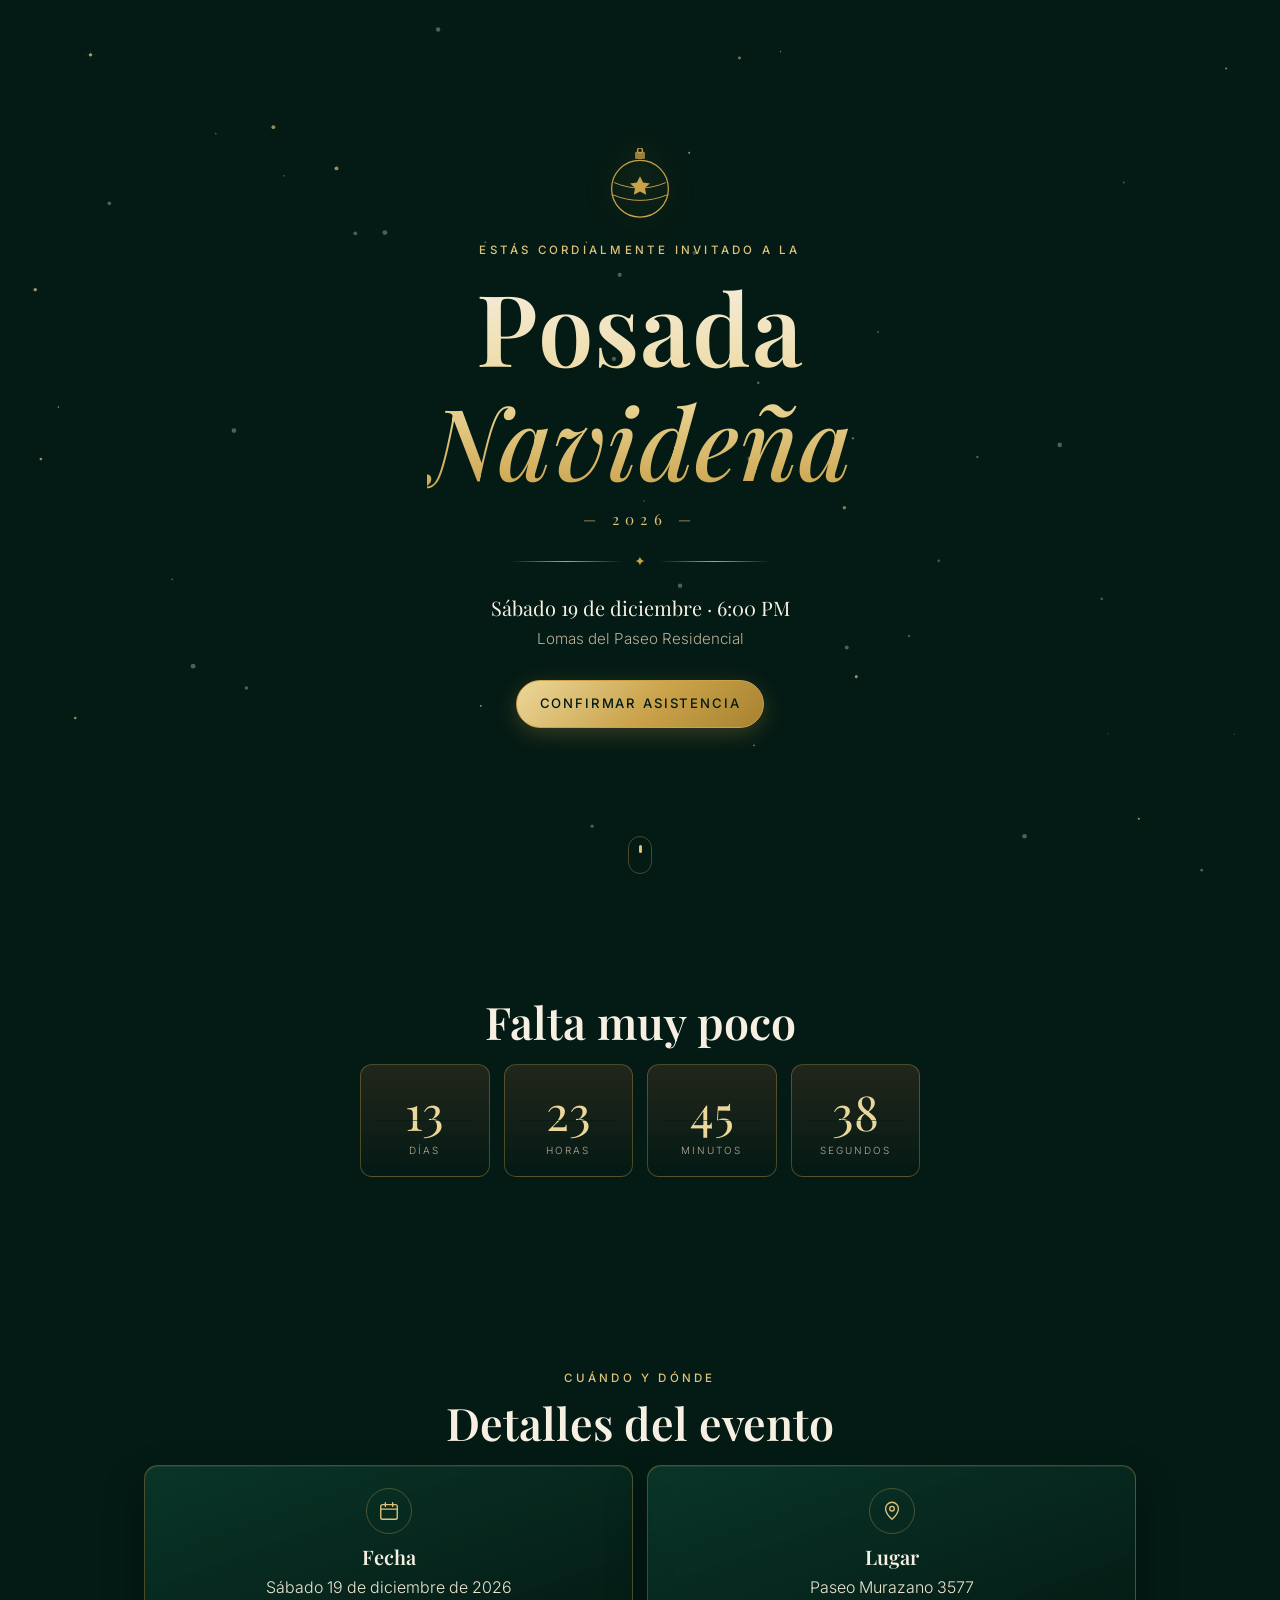
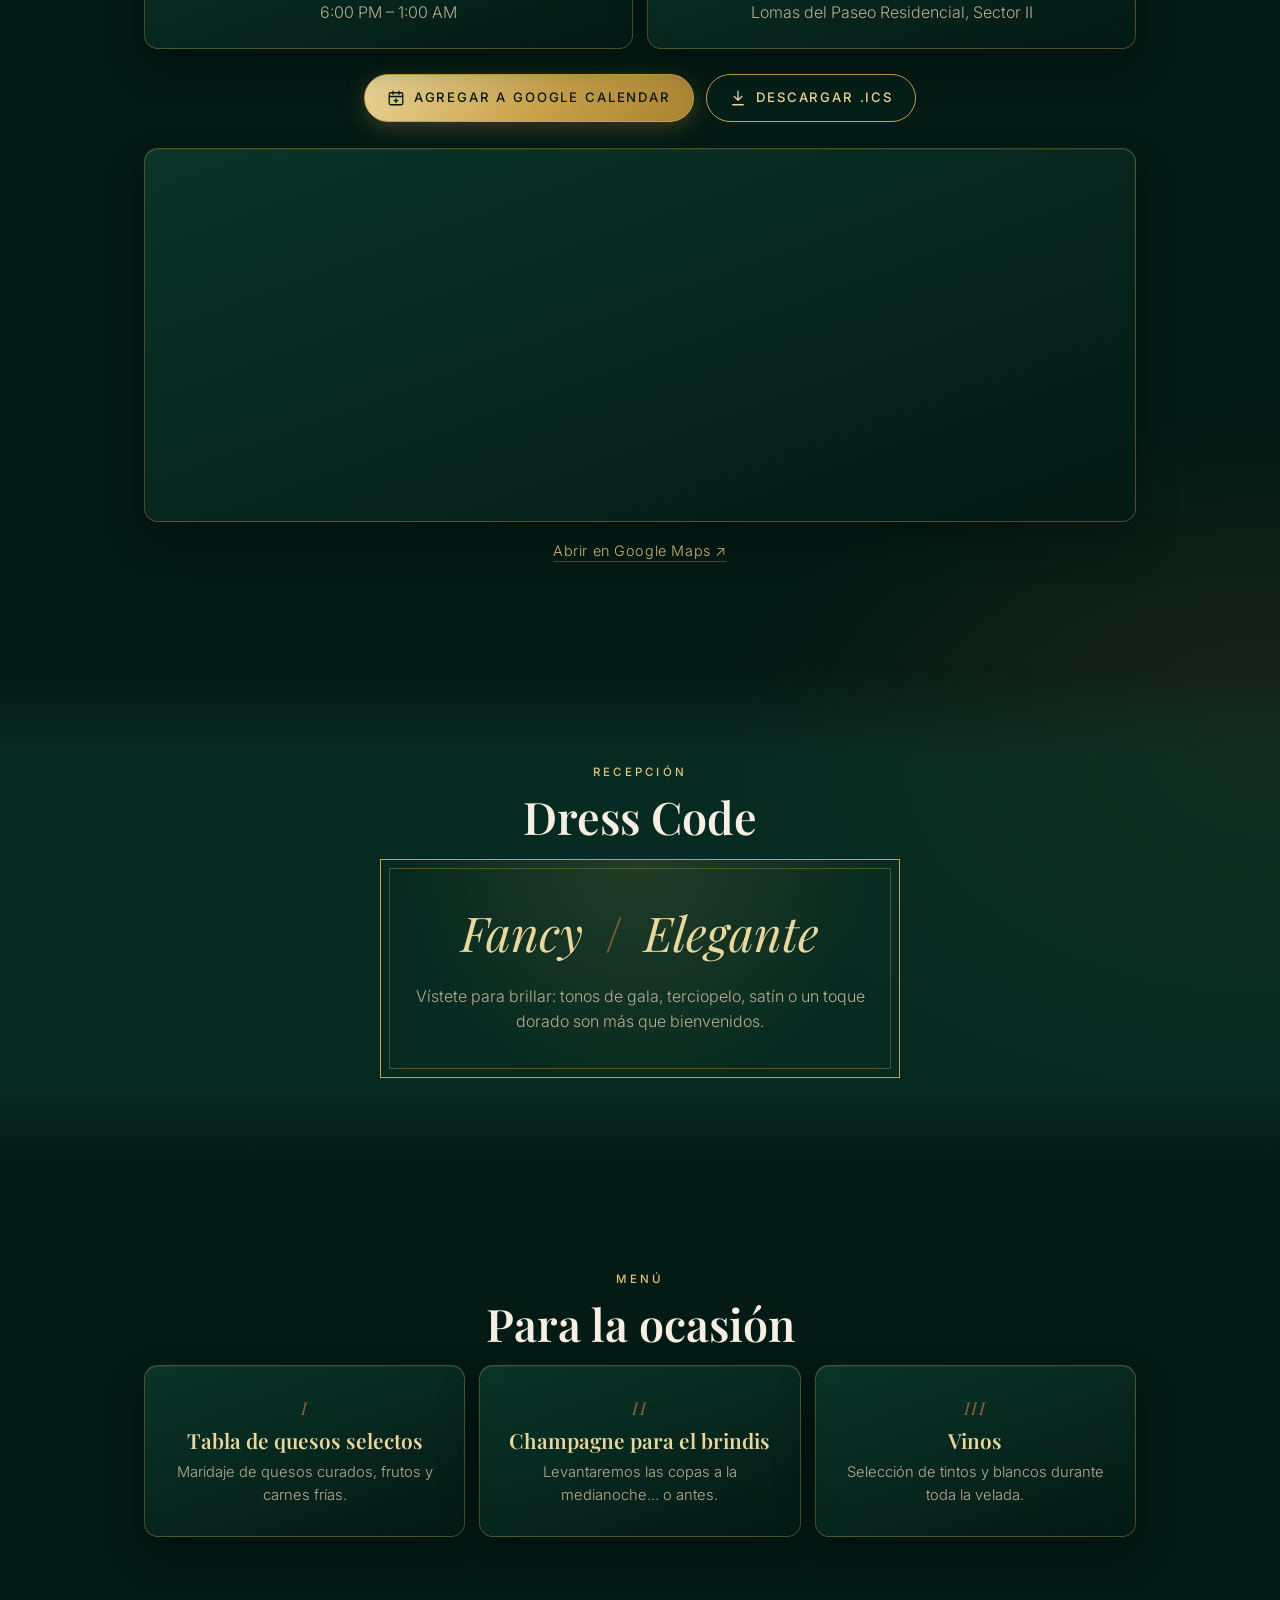
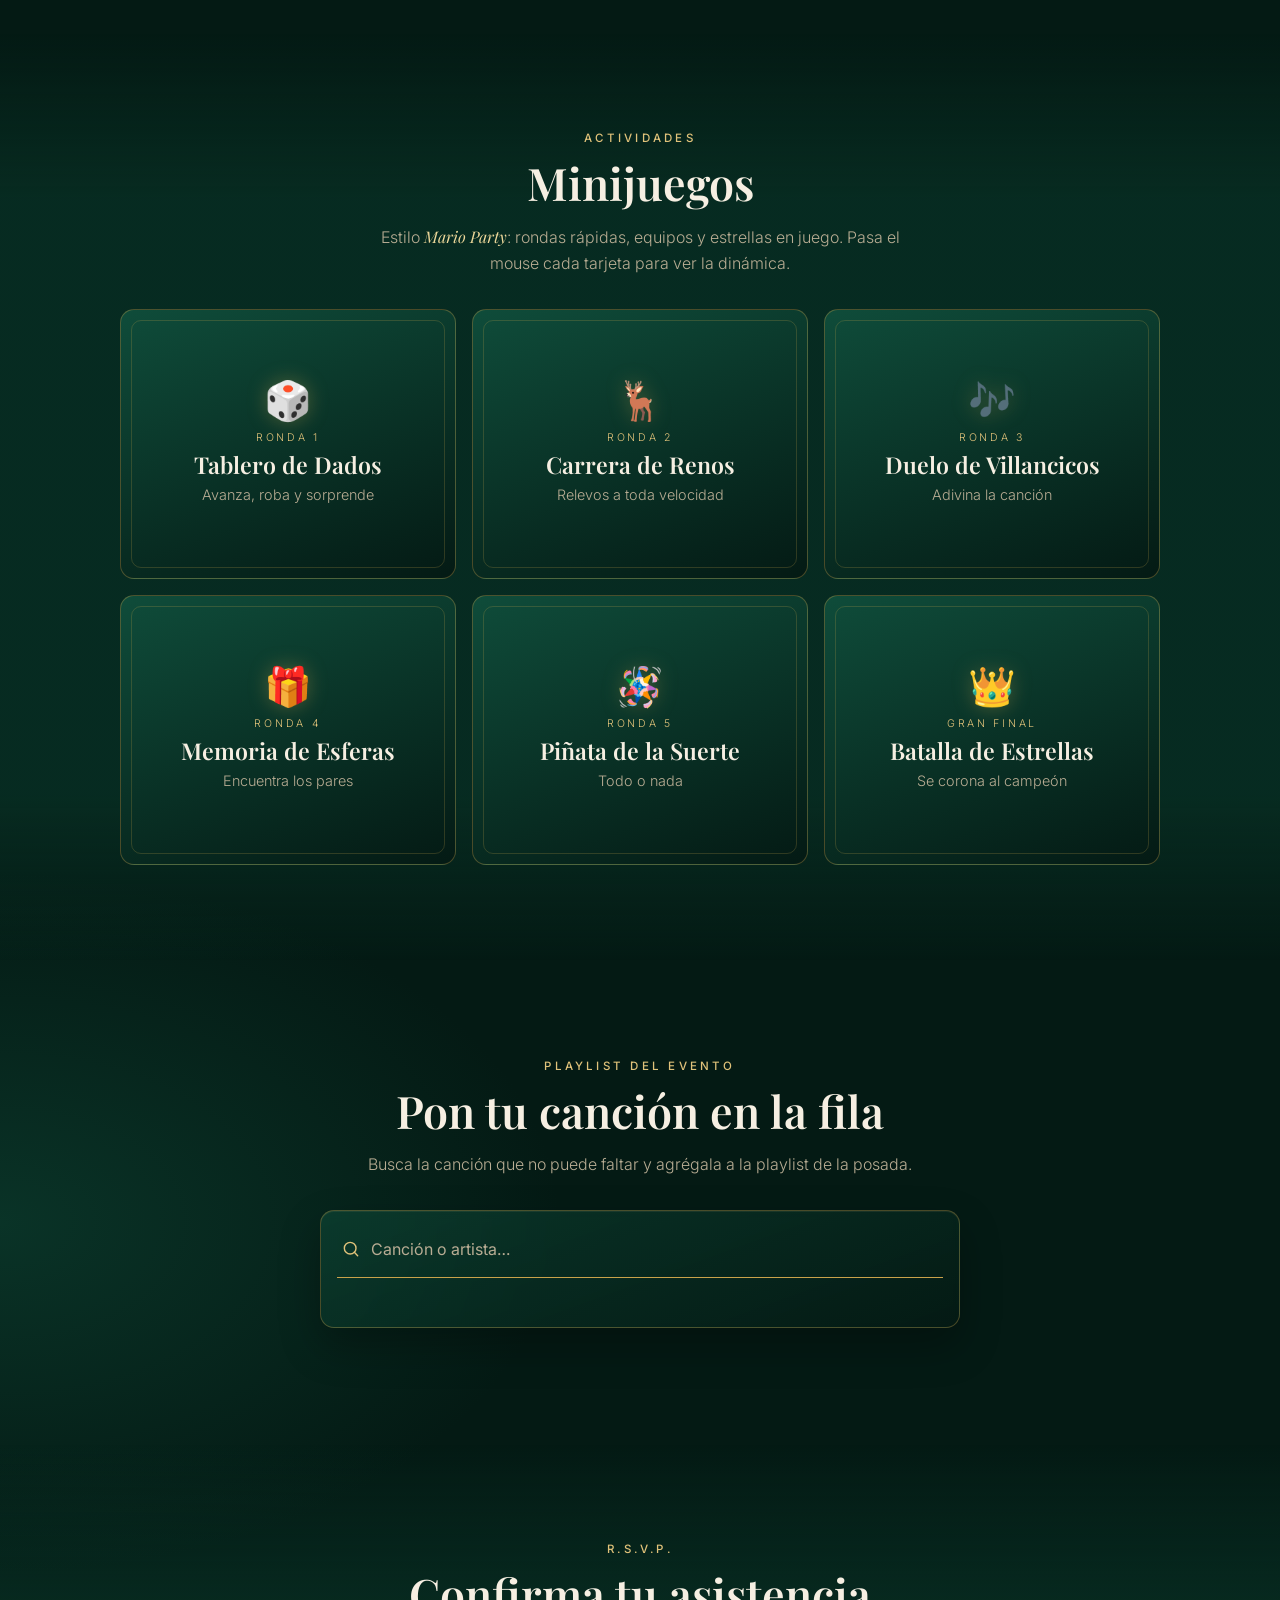
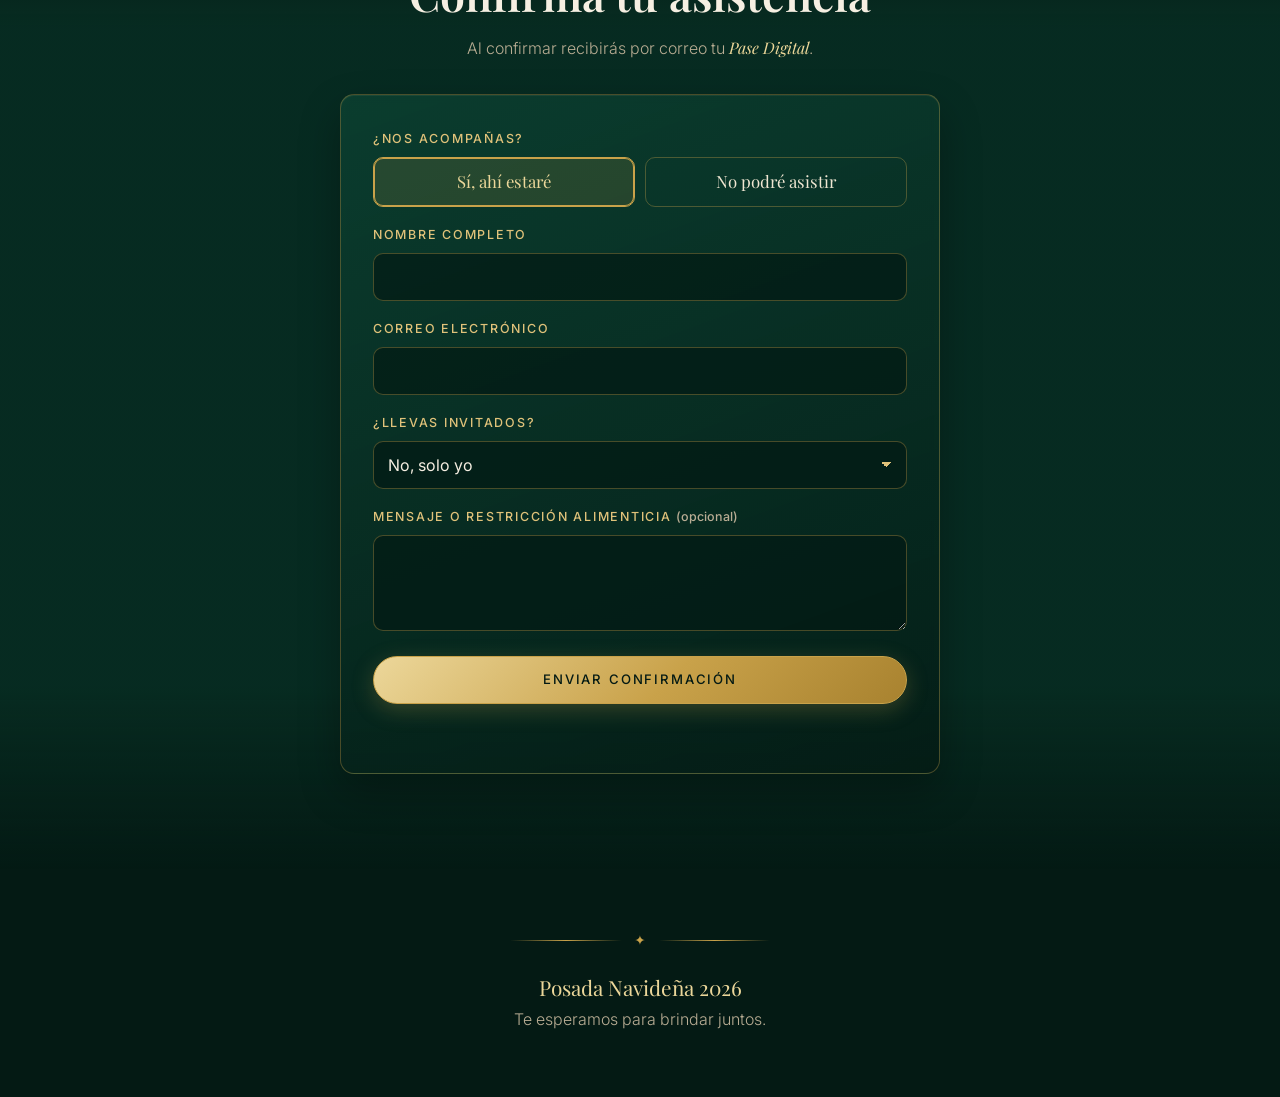
==== index.html @ aac8829d "creacion de pagina" ====
<!doctype html>
<html lang="es-MX">
<head>
  <meta charset="utf-8">
  <meta name="viewport" content="width=device-width, initial-scale=1, viewport-fit=cover">
  <meta name="robots" content="noindex, nofollow, noarchive">
  <meta name="googlebot" content="noindex, nofollow">
  <title>Posada Desarrollo 2026</title>
  <meta name="description" content="Invitación privada a la Posada Navideña 2026.">
  <meta name="theme-color" content="#06261d">
  <link rel="icon" href="data:image/svg+xml,%3Csvg xmlns='http://www.w3.org/2000/svg' viewBox='0 0 64 64'%3E%3Ccircle cx='32' cy='36' r='22' fill='%23c9a24a'/%3E%3Crect x='26' y='8' width='12' height='8' rx='2' fill='%238c6239'/%3E%3C/svg%3E">
  <link rel="preconnect" href="https://fonts.googleapis.com">
  <link rel="preconnect" href="https://fonts.gstatic.com" crossorigin>
  <link href="https://fonts.googleapis.com/css2?family=Inter:wght@300;400;500;600&family=Playfair+Display:ital,wght@0,500;0,600;0,700;1,500&display=swap" rel="stylesheet">
  <link rel="stylesheet" href="assets/css/styles.css">
</head>
<body>
  <canvas id="particulas" aria-hidden="true"></canvas>

  <!-- ============ PORTADA ============ -->
  <header class="hero" id="inicio">
    <div class="hero__inner">
      <svg class="ornament" viewBox="0 0 120 120" aria-hidden="true">
        <rect x="52" y="6" width="16" height="12" rx="2" fill="currentColor" opacity=".75"/>
        <circle cx="60" cy="4" r="4" fill="none" stroke="currentColor" stroke-width="2"/>
        <circle cx="60" cy="66" r="46" fill="none" stroke="currentColor" stroke-width="2"/>
        <path d="M18 56c28 12 56 12 84 0M16 76c29 12 59 12 88 0" fill="none" stroke="currentColor" stroke-width="1.5"/>
        <path d="M60 46l5 10 11 1.5-8 7.5 2 11-10-5.5-10 5.5 2-11-8-7.5 11-1.5z" fill="currentColor"/>
      </svg>
      <p class="eyebrow">Estás cordialmente invitado a la</p>
      <h1 class="hero__title">Posada<br><em>Navideña</em></h1>
      <p class="hero__year">— 2026 —</p>
      <div class="divider" aria-hidden="true"><span></span><i>✦</i><span></span></div>
      <p class="hero__date">Sábado 19 de diciembre · 6:00 PM</p>
      <p class="hero__place">Lomas del Paseo Residencial</p>
      <a class="btn btn--gold" href="#confirmar">Confirmar asistencia</a>
    </div>
    <a class="scroll-hint" href="#cuenta" aria-label="Ir a la cuenta regresiva"><span></span></a>
  </header>

  <main>
    <!-- ============ CUENTA REGRESIVA ============ -->
    <section class="section section--tight" id="cuenta" aria-labelledby="t-cuenta">
      <h2 class="section__title" id="t-cuenta">Falta muy poco</h2>
      <div class="countdown" id="countdown" role="timer" aria-live="off">
        <div class="countdown__unit"><span class="countdown__num" data-u="d">--</span><span class="countdown__lbl">Días</span></div>
        <div class="countdown__unit"><span class="countdown__num" data-u="h">--</span><span class="countdown__lbl">Horas</span></div>
        <div class="countdown__unit"><span class="countdown__num" data-u="m">--</span><span class="countdown__lbl">Minutos</span></div>
        <div class="countdown__unit"><span class="countdown__num" data-u="s">--</span><span class="countdown__lbl">Segundos</span></div>
      </div>
      <p class="countdown__msg" id="countdown-msg" hidden></p>
    </section>

    <!-- ============ DETALLES ============ -->
    <section class="section" id="detalles" aria-labelledby="t-detalles">
      <p class="eyebrow">Cuándo y dónde</p>
      <h2 class="section__title" id="t-detalles">Detalles del evento</h2>

      <div class="details">
        <article class="card detail">
          <span class="detail__icon" aria-hidden="true">
            <svg viewBox="0 0 24 24"><rect x="3" y="5" width="18" height="16" rx="2"/><path d="M3 10h18M8 3v4M16 3v4"/></svg>
          </span>
          <h3>Fecha</h3>
          <p>Sábado 19 de diciembre de 2026</p>
          <p class="muted">6:00 PM – 1:00 AM</p>
        </article>
        <article class="card detail">
          <span class="detail__icon" aria-hidden="true">
            <svg viewBox="0 0 24 24"><path d="M12 21s-7-6.2-7-11.5a7 7 0 0 1 14 0C19 14.8 12 21 12 21z"/><circle cx="12" cy="9.5" r="2.5"/></svg>
          </span>
          <h3>Lugar</h3>
          <p>Paseo Murazano 3577</p>
          <p class="muted">Lomas del Paseo Residencial, Sector II</p>
        </article>
      </div>

      <div class="actions">
        <a class="btn btn--gold" id="btn-gcal" href="#" target="_blank" rel="noopener">
          <svg viewBox="0 0 24 24" aria-hidden="true"><rect x="3" y="5" width="18" height="16" rx="2"/><path d="M3 10h18M8 3v4M16 3v4M12 13v5M9.5 15.5h5"/></svg>
          Agregar a Google Calendar
        </a>
        <a class="btn btn--outline" href="posada.ics" download="Posada-Navidena-2026.ics">
          <svg viewBox="0 0 24 24" aria-hidden="true"><path d="M12 3v12M7 10l5 5 5-5M5 21h14"/></svg>
          Descargar .ics
        </a>
      </div>

      <div class="map card">
        <!-- Si prefieres tu propio iframe de Google Maps, reemplaza este <iframe> completo. -->
        <iframe
          title="Mapa: Paseo Murazano 3577, Lomas del Paseo"
          src="https://www.google.com/maps?q=Paseo+Murazano+3577,+Lomas+del+Paseo,+Monterrey,+N.L.&output=embed"
          loading="lazy" referrerpolicy="no-referrer-when-downgrade" allowfullscreen></iframe>
      </div>
      <p class="center"><a class="link" href="https://maps.app.goo.gl/GyfLFKH36MazwqAb8" target="_blank" rel="noopener">Abrir en Google Maps ↗</a></p>
    </section>

    <!-- ============ RECEPCIÓN ============ -->
    <section class="section section--emerald" id="recepcion" aria-labelledby="t-recepcion">
      <p class="eyebrow">Recepción</p>
      <h2 class="section__title" id="t-recepcion">Dress Code</h2>
      <div class="dresscode">
        <div class="dresscode__frame">
          <p class="dresscode__main">Fancy <span>/</span> Elegante</p>
          <p class="muted">Vístete para brillar: tonos de gala, terciopelo, satín o un toque dorado son más que bienvenidos.</p>
        </div>
      </div>
    </section>

    <!-- ============ MENÚ ============ -->
    <section class="section" id="menu" aria-labelledby="t-menu">
      <p class="eyebrow">Menú</p>
      <h2 class="section__title" id="t-menu">Para la ocasión</h2>
      <div class="menu">
        <article class="card menu__item">
          <span class="menu__num">I</span>
          <h3>Tabla de quesos selectos</h3>
          <p class="muted">Maridaje de quesos curados, frutos y carnes frías.</p>
        </article>
        <article class="card menu__item">
          <span class="menu__num">II</span>
          <h3>Champagne para el brindis</h3>
          <p class="muted">Levantaremos las copas a la medianoche… o antes.</p>
        </article>
        <article class="card menu__item">
          <span class="menu__num">III</span>
          <h3>Vinos</h3>
          <p class="muted">Selección de tintos y blancos durante toda la velada.</p>
        </article>
      </div>
    </section>

    <!-- ============ ACTIVIDADES ============ -->
    <section class="section section--emerald" id="actividades" aria-labelledby="t-actividades">
      <p class="eyebrow">Actividades</p>
      <h2 class="section__title" id="t-actividades">Minijuegos</h2>
      <p class="section__lead">Estilo <em>Mario Party</em>: rondas rápidas, equipos y estrellas en juego.
        <span class="hint-hover">Pasa el mouse</span><span class="hint-tap">Toca</span> cada tarjeta para ver la dinámica.</p>
      <!-- Las tarjetas se generan desde assets/js/actividades.js -->
      <div class="flips" id="flips"></div>
    </section>

    <!-- ============ MÚSICA ============ -->
    <section class="section" id="musica" aria-labelledby="t-musica">
      <p class="eyebrow">Playlist del evento</p>
      <h2 class="section__title" id="t-musica">Pon tu canción en la fila</h2>
      <p class="section__lead">Busca la canción que no puede faltar y agrégala a la playlist de la posada.</p>

      <form class="songs card" id="song-form" autocomplete="off" role="search">
        <label class="sr-only" for="song-q">Buscar canción o artista</label>
        <div class="songs__bar">
          <svg viewBox="0 0 24 24" aria-hidden="true"><circle cx="11" cy="11" r="7"/><path d="M20 20l-4-4"/></svg>
          <input id="song-q" name="q" type="search" placeholder="Canción o artista…" maxlength="100" enterkeyhint="search">
        </div>
        <!-- Honeypot: los humanos no lo ven -->
        <div class="hp" aria-hidden="true">
          <label for="song-web">No llenar</label>
          <input id="song-web" name="website" type="text" tabindex="-1" autocomplete="off">
        </div>
        <p class="songs__status" id="song-status" role="status" aria-live="polite"></p>
        <ul class="songs__list" id="song-results"></ul>
      </form>
      <p class="center"><a class="link" id="playlist-link" href="#" target="_blank" rel="noopener" hidden>Escuchar la playlist en Spotify ↗</a></p>
    </section>

    <!-- ============ RSVP ============ -->
    <section class="section section--emerald" id="confirmar" aria-labelledby="t-rsvp">
      <p class="eyebrow">R.S.V.P.</p>
      <h2 class="section__title" id="t-rsvp">Confirma tu asistencia</h2>
      <p class="section__lead">Al confirmar recibirás por correo tu <em>Pase Digital</em>.</p>

      <form class="rsvp card" id="rsvp-form" novalidate>
        <fieldset class="field">
          <legend>¿Nos acompañas?</legend>
          <div class="choice">
            <label><input type="radio" name="asistencia" value="si" required checked><span>Sí, ahí estaré</span></label>
            <label><input type="radio" name="asistencia" value="no"><span>No podré asistir</span></label>
          </div>
        </fieldset>

        <div class="field">
          <label for="f-nombre">Nombre completo</label>
          <input id="f-nombre" name="nombre" type="text" autocomplete="name" required maxlength="80">
        </div>

        <div class="field">
          <label for="f-correo">Correo electrónico</label>
          <input id="f-correo" name="correo" type="email" autocomplete="email" inputmode="email" required maxlength="120">
        </div>

        <div class="field" data-only-si>
          <label for="f-invitados">¿Llevas invitados?</label>
          <select id="f-invitados" name="invitados">
            <option value="0">No, solo yo</option>
            <option value="1">Sí, 1 invitado</option>
            <option value="2">Sí, 2 invitados</option>
            <option value="3">Sí, 3 invitados</option>
            <option value="4">Sí, 4 invitados</option>
          </select>
        </div>

        <div class="field" id="guest-names" data-only-si hidden></div>

        <div class="field">
          <label for="f-mensaje">Mensaje o restricción alimenticia <span class="muted">(opcional)</span></label>
          <textarea id="f-mensaje" name="mensaje" rows="3" maxlength="500"></textarea>
        </div>

        <!-- Honeypot -->
        <div class="hp" aria-hidden="true">
          <label for="f-web">No llenar</label>
          <input id="f-web" name="website" type="text" tabindex="-1" autocomplete="off">
        </div>

        <button class="btn btn--gold btn--block" type="submit" id="rsvp-btn">Enviar confirmación</button>
        <p class="form-msg" id="rsvp-msg" role="status" aria-live="polite"></p>
      </form>
    </section>
  </main>

  <footer class="footer">
    <div class="divider" aria-hidden="true"><span></span><i>✦</i><span></span></div>
    <p class="footer__title">Posada Navideña 2026</p>
    <p class="muted">Te esperamos para brindar juntos.</p>
  </footer>

  <script src="assets/js/actividades.js"></script>
  <script src="assets/js/main.js"></script>
</body>
</html>
---- assets/css/styles.css ----
/* =========================================================
   Posada Navideña 2026 — estilos (mobile-first)
   Paleta: esmeralda profundo · dorado · café/bronce
   ========================================================= */
:root {
  --emerald-950: #041a14;
  --emerald-900: #06261d;
  --emerald-800: #0a3a2c;
  --emerald-700: #0f4c3a;
  --gold-300: #ecd79a;
  --gold-400: #e0c27a;
  --gold-500: #c9a24a;
  --gold-600: #a8822f;
  --bronze-500: #8c6239;
  --bronze-700: #5a3e2b;
  --cream: #f6efe2;
  --text: #efe6d2;
  --muted: #b9ad94;
  --line: rgba(201, 162, 74, .35);

  --serif: "Playfair Display", "Didot", Georgia, "Times New Roman", serif;
  --sans: "Inter", system-ui, -apple-system, "Segoe UI", Roboto, sans-serif;

  --radius: 14px;
  --gutter: 16px;
  --maxw: 1040px;
}

*, *::before, *::after { box-sizing: border-box; }
html { scroll-behavior: smooth; -webkit-text-size-adjust: 100%; }
body {
  margin: 0;
  font-family: var(--sans);
  font-weight: 300;
  font-size: 1rem;
  line-height: 1.6;
  color: var(--text);
  background-color: var(--emerald-950);
  background-image:
    radial-gradient(1200px 600px at 50% -10%, rgba(15, 76, 58, .9), transparent 70%),
    radial-gradient(800px 500px at 100% 40%, rgba(90, 62, 43, .28), transparent 70%),
    radial-gradient(800px 500px at 0% 75%, rgba(15, 76, 58, .5), transparent 70%);
  background-attachment: scroll;
  overflow-x: hidden;
}
@supports (overflow: clip) { body { overflow-x: clip; } }
img, svg, iframe { max-width: 100%; }
a { color: var(--gold-400); }
h1, h2, h3 { font-family: var(--serif); font-weight: 600; line-height: 1.15; margin: 0; color: var(--cream); }
p { margin: 0 0 .5rem; }
.muted { color: var(--muted); }
.center { text-align: center; }
.sr-only { position: absolute; width: 1px; height: 1px; padding: 0; margin: -1px; overflow: hidden; clip: rect(0 0 0 0); white-space: nowrap; border: 0; }
.hp { position: absolute !important; left: -9999px !important; width: 1px; height: 1px; overflow: hidden; }

#particulas {
  position: fixed; inset: 0; width: 100%; height: 100%;
  pointer-events: none; z-index: 0;
}
header, main, footer { position: relative; z-index: 1; }

/* ---------- Tipos ---------- */
.eyebrow {
  font-size: .72rem; letter-spacing: .28em; text-transform: uppercase;
  color: var(--gold-400); text-align: center; margin-bottom: .6rem; font-weight: 500;
}
.divider { display: flex; align-items: center; gap: .8rem; justify-content: center; margin: 1.2rem auto; max-width: 260px; color: var(--gold-500); }
.divider span { flex: 1; height: 1px; background: linear-gradient(90deg, transparent, var(--gold-500), transparent); }
.divider i { font-style: normal; font-size: .85rem; }

/* ---------- Botones ---------- */
.btn {
  display: inline-flex; align-items: center; justify-content: center; gap: .55rem;
  min-height: 48px; padding: .75rem 1.4rem;
  border-radius: 999px; border: 1px solid var(--gold-500);
  font: 500 .82rem/1.2 var(--sans); letter-spacing: .14em; text-transform: uppercase;
  text-decoration: none; cursor: pointer;
  transition: transform .25s ease, box-shadow .25s ease, background-color .25s ease, color .25s ease;
}
.btn svg { width: 18px; height: 18px; fill: none; stroke: currentColor; stroke-width: 1.7; stroke-linecap: round; stroke-linejoin: round; flex: none; }
.btn--gold {
  color: var(--emerald-950);
  background: linear-gradient(135deg, var(--gold-300), var(--gold-500) 55%, var(--gold-600));
  box-shadow: 0 6px 22px rgba(201, 162, 74, .25);
}
.btn--gold:hover { transform: translateY(-2px); box-shadow: 0 10px 28px rgba(201, 162, 74, .38); }
.btn--outline { color: var(--gold-300); background: rgba(6, 38, 29, .55); }
.btn--outline:hover { background: var(--gold-500); color: var(--emerald-950); transform: translateY(-2px); }
.btn--block { width: 100%; }
.btn[disabled] { opacity: .6; cursor: wait; transform: none; }
.btn:focus-visible, .link:focus-visible, input:focus-visible, select:focus-visible, textarea:focus-visible, .flip:focus-visible {
  outline: 2px solid var(--gold-300); outline-offset: 3px;
}
.link { color: var(--gold-400); text-decoration: none; border-bottom: 1px solid var(--line); padding-bottom: 2px; font-size: .9rem; letter-spacing: .04em; }
.link:hover { color: var(--gold-300); border-color: var(--gold-300); }

/* ---------- Hero ---------- */
.hero {
  min-height: 100vh; min-height: 100svh;
  display: grid; place-items: center; text-align: center;
  padding: 72px var(--gutter) 96px;
}
.hero__inner { max-width: 640px; }
.ornament { width: 74px; height: 74px; color: var(--gold-500); margin: 0 auto 1.2rem; display: block; filter: drop-shadow(0 0 14px rgba(201, 162, 74, .35)); }
.hero__title {
  font-size: clamp(3rem, 14vw, 6.2rem); font-weight: 600; letter-spacing: .01em;
  background: linear-gradient(180deg, var(--cream) 0%, var(--gold-300) 55%, var(--gold-500) 100%);
  -webkit-background-clip: text; background-clip: text; color: transparent;
}
.hero__title em { font-style: italic; font-weight: 500; }
.hero__year { font-family: var(--serif); color: var(--gold-400); letter-spacing: .4em; margin-top: .6rem; font-size: .95rem; }
.hero__date { font-family: var(--serif); font-size: 1.25rem; color: var(--cream); margin-bottom: .2rem; }
.hero__place { color: var(--muted); margin-bottom: 1.8rem; font-size: .95rem; }
.scroll-hint { position: absolute; bottom: 26px; left: 50%; transform: translateX(-50%); width: 24px; height: 38px; border: 1px solid var(--line); border-radius: 14px; }
.scroll-hint span { position: absolute; left: 50%; top: 8px; width: 3px; height: 8px; margin-left: -1.5px; border-radius: 2px; background: var(--gold-400); animation: scrollHint 2s ease-in-out infinite; }
@keyframes scrollHint { 0%, 100% { opacity: 0; transform: translateY(0); } 40% { opacity: 1; } 80% { opacity: 0; transform: translateY(12px); } }

/* ---------- Secciones ---------- */
.section { padding: 72px var(--gutter); max-width: var(--maxw); margin: 0 auto; }
.section--tight { padding-top: 40px; padding-bottom: 40px; }
.section--emerald {
  max-width: none;
  background: linear-gradient(180deg, rgba(10, 58, 44, .0), rgba(10, 58, 44, .55) 18%, rgba(10, 58, 44, .55) 82%, rgba(10, 58, 44, 0));
}
.section--emerald > * { max-width: var(--maxw); margin-left: auto; margin-right: auto; }
.section__title { text-align: center; font-size: clamp(1.9rem, 7vw, 2.8rem); margin-bottom: 1rem; }
.section__lead { text-align: center; color: var(--muted); max-width: 560px; margin: 0 auto 2rem; }
.section__lead em { color: var(--gold-300); font-style: italic; font-family: var(--serif); }

.card {
  background: linear-gradient(160deg, rgba(15, 76, 58, .55), rgba(4, 26, 20, .75));
  border: 1px solid var(--line);
  border-radius: var(--radius);
  box-shadow: 0 18px 40px rgba(0, 0, 0, .28), inset 0 1px 0 rgba(236, 215, 154, .08);
  -webkit-backdrop-filter: blur(4px); backdrop-filter: blur(4px);
}

/* ---------- Countdown ---------- */
.countdown { display: grid; grid-template-columns: repeat(4, 1fr); gap: 8px; max-width: 560px; margin: 0 auto; }
.countdown__unit {
  display: flex; flex-direction: column; align-items: center; justify-content: center;
  padding: 14px 4px 12px; border: 1px solid var(--line); border-radius: 12px;
  background: linear-gradient(180deg, rgba(90, 62, 43, .35), rgba(4, 26, 20, .6));
  position: relative;
}
.countdown__unit::after { content: ""; position: absolute; left: 12%; right: 12%; top: 50%; height: 1px; background: rgba(4, 26, 20, .55); }
.countdown__num { font-family: var(--serif); font-size: clamp(1.7rem, 9vw, 3rem); color: var(--gold-300); line-height: 1; font-variant-numeric: tabular-nums; }
.countdown__lbl { font-size: .62rem; letter-spacing: .2em; text-transform: uppercase; color: var(--muted); margin-top: 8px; }
.countdown__msg { text-align: center; font-family: var(--serif); font-size: 1.3rem; color: var(--gold-300); margin-top: 1rem; }

/* ---------- Detalles ---------- */
.details { display: grid; gap: 14px; margin-bottom: 1.6rem; }
.detail { padding: 22px 20px; text-align: center; }
.detail__icon { display: inline-grid; place-items: center; width: 46px; height: 46px; border-radius: 50%; border: 1px solid var(--line); margin-bottom: .7rem; }
.detail__icon svg { width: 22px; height: 22px; fill: none; stroke: var(--gold-400); stroke-width: 1.5; stroke-linecap: round; stroke-linejoin: round; }
.detail h3 { font-size: 1.25rem; margin-bottom: .4rem; }
.detail p { margin: 0; }
.actions { display: flex; flex-direction: column; gap: 12px; margin-bottom: 1.6rem; }
.map { overflow: hidden; padding: 6px; margin-bottom: 1rem; }
.map iframe { display: block; width: 100%; height: 300px; border: 0; border-radius: 10px; filter: grayscale(.25) contrast(1.05); }

/* ---------- Dress code ---------- */
.dresscode { display: flex; justify-content: center; }
.dresscode__frame {
  position: relative; text-align: center; max-width: 520px; width: 100%;
  padding: 34px 24px; border: 1px solid var(--gold-500);
  outline: 1px solid var(--line); outline-offset: -10px;
  background: radial-gradient(circle at 50% 0%, rgba(201, 162, 74, .14), transparent 70%);
}
.dresscode__main { font-family: var(--serif); font-size: clamp(2rem, 9vw, 3rem); color: var(--gold-300); font-style: italic; margin-bottom: .8rem; }
.dresscode__main span { color: var(--bronze-500); font-style: normal; padding: 0 .2em; }

/* ---------- Menú ---------- */
.menu { display: grid; gap: 14px; }
.menu__item { padding: 28px 22px; text-align: center; transition: transform .3s ease, border-color .3s ease; }
.menu__item:hover { transform: translateY(-4px); border-color: var(--gold-500); }
.menu__num { display: block; font-family: var(--serif); font-style: italic; color: var(--bronze-500); font-size: 1.1rem; margin-bottom: .4rem; letter-spacing: .1em; }
.menu__item h3 { font-size: 1.3rem; margin-bottom: .5rem; color: var(--gold-300); }
.menu__item p { margin: 0; font-size: .92rem; }

/* ---------- Tarjetas que se voltean ---------- */
.hint-tap { display: none; }
@media (hover: none) { .hint-hover { display: none; } .hint-tap { display: inline; } }
.flips { display: grid; gap: 16px; grid-template-columns: 1fr; }
.flip {
  perspective: 1000px; height: 270px; cursor: pointer;
  background: none; border: 0; padding: 0; text-align: inherit; color: inherit; font: inherit; width: 100%;
  border-radius: var(--radius);
}
.flip__inner { position: relative; width: 100%; height: 100%; transform-style: preserve-3d; transition: transform .7s cubic-bezier(.2, .7, .2, 1); }
.flip.is-flipped .flip__inner { transform: rotateY(180deg); }
@media (hover: hover) { .flip:hover .flip__inner { transform: rotateY(180deg); } }
.flip__face {
  position: absolute; inset: 0; border-radius: var(--radius);
  -webkit-backface-visibility: hidden; backface-visibility: hidden;
  display: flex; flex-direction: column; align-items: center; justify-content: center; text-align: center;
  padding: 22px; border: 1px solid var(--line); overflow: hidden;
}
.flip__front { background: linear-gradient(160deg, var(--emerald-700), var(--emerald-950)); }
.flip__front::before { content: ""; position: absolute; inset: 10px; border: 1px solid rgba(201, 162, 74, .22); border-radius: 10px; pointer-events: none; }
.flip__back { transform: rotateY(180deg); background: linear-gradient(160deg, var(--bronze-700), #2a1c12); justify-content: flex-start; }
.flip__icon { font-size: 2.4rem; line-height: 1; margin-bottom: .7rem; filter: drop-shadow(0 0 10px rgba(201, 162, 74, .35)); }
.flip__round { font-size: .66rem; letter-spacing: .26em; text-transform: uppercase; color: var(--gold-400); margin-bottom: .3rem; }
.flip__title { font-size: 1.45rem; color: var(--cream); margin-bottom: .3rem; }
.flip__tag { color: var(--muted); font-size: .9rem; margin: 0; }
.flip__back h3 { font-size: 1.15rem; color: var(--gold-300); margin-bottom: .5rem; }
.flip__desc { font-size: .88rem; margin-bottom: .6rem; }
.flip__meta { list-style: none; padding: 0; margin: auto 0 0; display: flex; flex-wrap: wrap; gap: 6px; justify-content: center; }
.flip__meta li { font-size: .7rem; letter-spacing: .08em; border: 1px solid rgba(236, 215, 154, .35); border-radius: 999px; padding: 3px 10px; color: var(--gold-300); }

/* ---------- Canciones ---------- */
.songs { padding: 16px; max-width: 640px; margin: 0 auto 1.2rem; position: relative; }
.songs__bar { display: flex; align-items: center; gap: 10px; border-bottom: 1px solid var(--gold-500); padding: 4px 4px 10px; }
.songs__bar svg { width: 20px; height: 20px; fill: none; stroke: var(--gold-400); stroke-width: 1.7; stroke-linecap: round; flex: none; }
.songs__bar input { flex: 1; min-width: 0; background: transparent; border: 0; color: var(--cream); font: 400 1rem var(--sans); padding: 8px 0; }
.songs__bar input::placeholder { color: var(--muted); }
.songs__bar input:focus { outline: none; }
.songs__bar input::-webkit-search-cancel-button { filter: sepia(1) saturate(3) hue-rotate(5deg); }
.songs__status { font-size: .85rem; color: var(--muted); margin: 10px 4px 0; min-height: 1.3em; }
.songs__status.ok { color: var(--gold-300); }
.songs__status.err { color: #f0a58f; }
.songs__list { list-style: none; margin: 6px 0 0; padding: 0; }
.song { display: flex; align-items: center; gap: 12px; padding: 10px 4px; border-top: 1px solid rgba(201, 162, 74, .14); }
.song:first-child { border-top: 0; }
.song img { width: 48px; height: 48px; border-radius: 6px; object-fit: cover; flex: none; background: var(--emerald-800); }
.song__info { flex: 1; min-width: 0; }
.song__name, .song__artist { display: block; white-space: nowrap; overflow: hidden; text-overflow: ellipsis; }
.song__name { color: var(--cream); font-weight: 500; font-size: .95rem; }
.song__artist { color: var(--muted); font-size: .8rem; }
.song__add {
  flex: none; min-height: 40px; padding: 0 14px; border-radius: 999px;
  border: 1px solid var(--gold-500); background: transparent; color: var(--gold-300);
  font: 500 .72rem var(--sans); letter-spacing: .12em; text-transform: uppercase; cursor: pointer;
  transition: background-color .2s, color .2s;
}
.song__add:hover:not([disabled]) { background: var(--gold-500); color: var(--emerald-950); }
.song__add[disabled] { cursor: default; opacity: .75; }
.song__add.is-done { background: var(--gold-500); color: var(--emerald-950); }

/* ---------- RSVP ---------- */
.rsvp { padding: 24px 18px; max-width: 600px; margin: 0 auto; }
.field { border: 0; margin: 0 0 18px; padding: 0; min-width: 0; }
.field > label, .field legend { display: block; font-size: .78rem; letter-spacing: .14em; text-transform: uppercase; color: var(--gold-400); margin-bottom: 8px; font-weight: 500; }
.field legend { padding: 0; }
.field label .muted { text-transform: none; letter-spacing: 0; }
.field input[type="text"], .field input[type="email"], .field select, .field textarea {
  width: 100%; min-height: 48px; padding: 12px 14px;
  background: rgba(4, 26, 20, .7); color: var(--cream);
  border: 1px solid var(--line); border-radius: 10px;
  font: 400 1rem var(--sans); transition: border-color .2s, box-shadow .2s;
}
.field textarea { resize: vertical; min-height: 96px; }
.field select { appearance: none; -webkit-appearance: none; background-image: linear-gradient(45deg, transparent 50%, var(--gold-400) 50%), linear-gradient(135deg, var(--gold-400) 50%, transparent 50%); background-position: calc(100% - 20px) 50%, calc(100% - 15px) 50%; background-size: 5px 5px; background-repeat: no-repeat; padding-right: 40px; }
.field select option { background: var(--emerald-900); color: var(--cream); }
.field input:focus, .field select:focus, .field textarea:focus { border-color: var(--gold-500); box-shadow: 0 0 0 3px rgba(201, 162, 74, .18); outline: none; }
.field .is-invalid { border-color: #e08a74 !important; }
.field .guest-input + .guest-input { margin-top: 8px; }
.choice { display: grid; gap: 10px; }
.choice label { position: relative; cursor: pointer; }
.choice input { position: absolute; opacity: 0; inset: 0; width: 100%; height: 100%; margin: 0; cursor: pointer; }
.choice span {
  display: flex; align-items: center; justify-content: center; min-height: 50px; padding: 10px 14px;
  border: 1px solid var(--line); border-radius: 10px; color: var(--text);
  font-family: var(--serif); font-size: 1.05rem; transition: all .2s;
}
.choice input:checked + span { border-color: var(--gold-500); background: rgba(201, 162, 74, .14); color: var(--gold-300); box-shadow: inset 0 0 0 1px var(--gold-500); }
.choice input:focus-visible + span { outline: 2px solid var(--gold-300); outline-offset: 2px; }
.form-msg { margin: 14px 0 0; text-align: center; min-height: 1.4em; font-size: .95rem; }
.form-msg.ok { color: var(--gold-300); }
.form-msg.err { color: #f0a58f; }
.rsvp-done { text-align: center; padding: 10px 0; }
.rsvp-done h3 { font-size: 1.6rem; color: var(--gold-300); margin-bottom: .6rem; }

/* ---------- Footer ---------- */
.footer { text-align: center; padding: 40px var(--gutter) 56px; }
.footer__title { font-family: var(--serif); font-size: 1.3rem; color: var(--gold-300); margin-bottom: .2rem; }

/* ---------- Tablet / escritorio ---------- */
@media (min-width: 600px) {
  :root { --gutter: 24px; }
  .countdown { gap: 14px; }
  .countdown__unit { padding: 22px 8px 18px; }
  .actions { flex-direction: row; justify-content: center; }
  .details { grid-template-columns: 1fr 1fr; }
  .choice { grid-template-columns: 1fr 1fr; }
  .rsvp { padding: 34px 32px; }
  .flips { grid-template-columns: repeat(2, 1fr); }
  .map iframe { height: 360px; }
}
@media (min-width: 900px) {
  .section { padding-top: 96px; padding-bottom: 96px; }
  .menu { grid-template-columns: repeat(3, 1fr); }
  .flips { grid-template-columns: repeat(3, 1fr); }
}

/* ---------- Movimiento reducido ---------- */
@media (prefers-reduced-motion: reduce) {
  html { scroll-behavior: auto; }
  *, *::before, *::after { animation-duration: .001ms !important; animation-iteration-count: 1 !important; transition-duration: .001ms !important; }
  #particulas { display: none; }
  .scroll-hint span { animation: none; opacity: 1; }
}
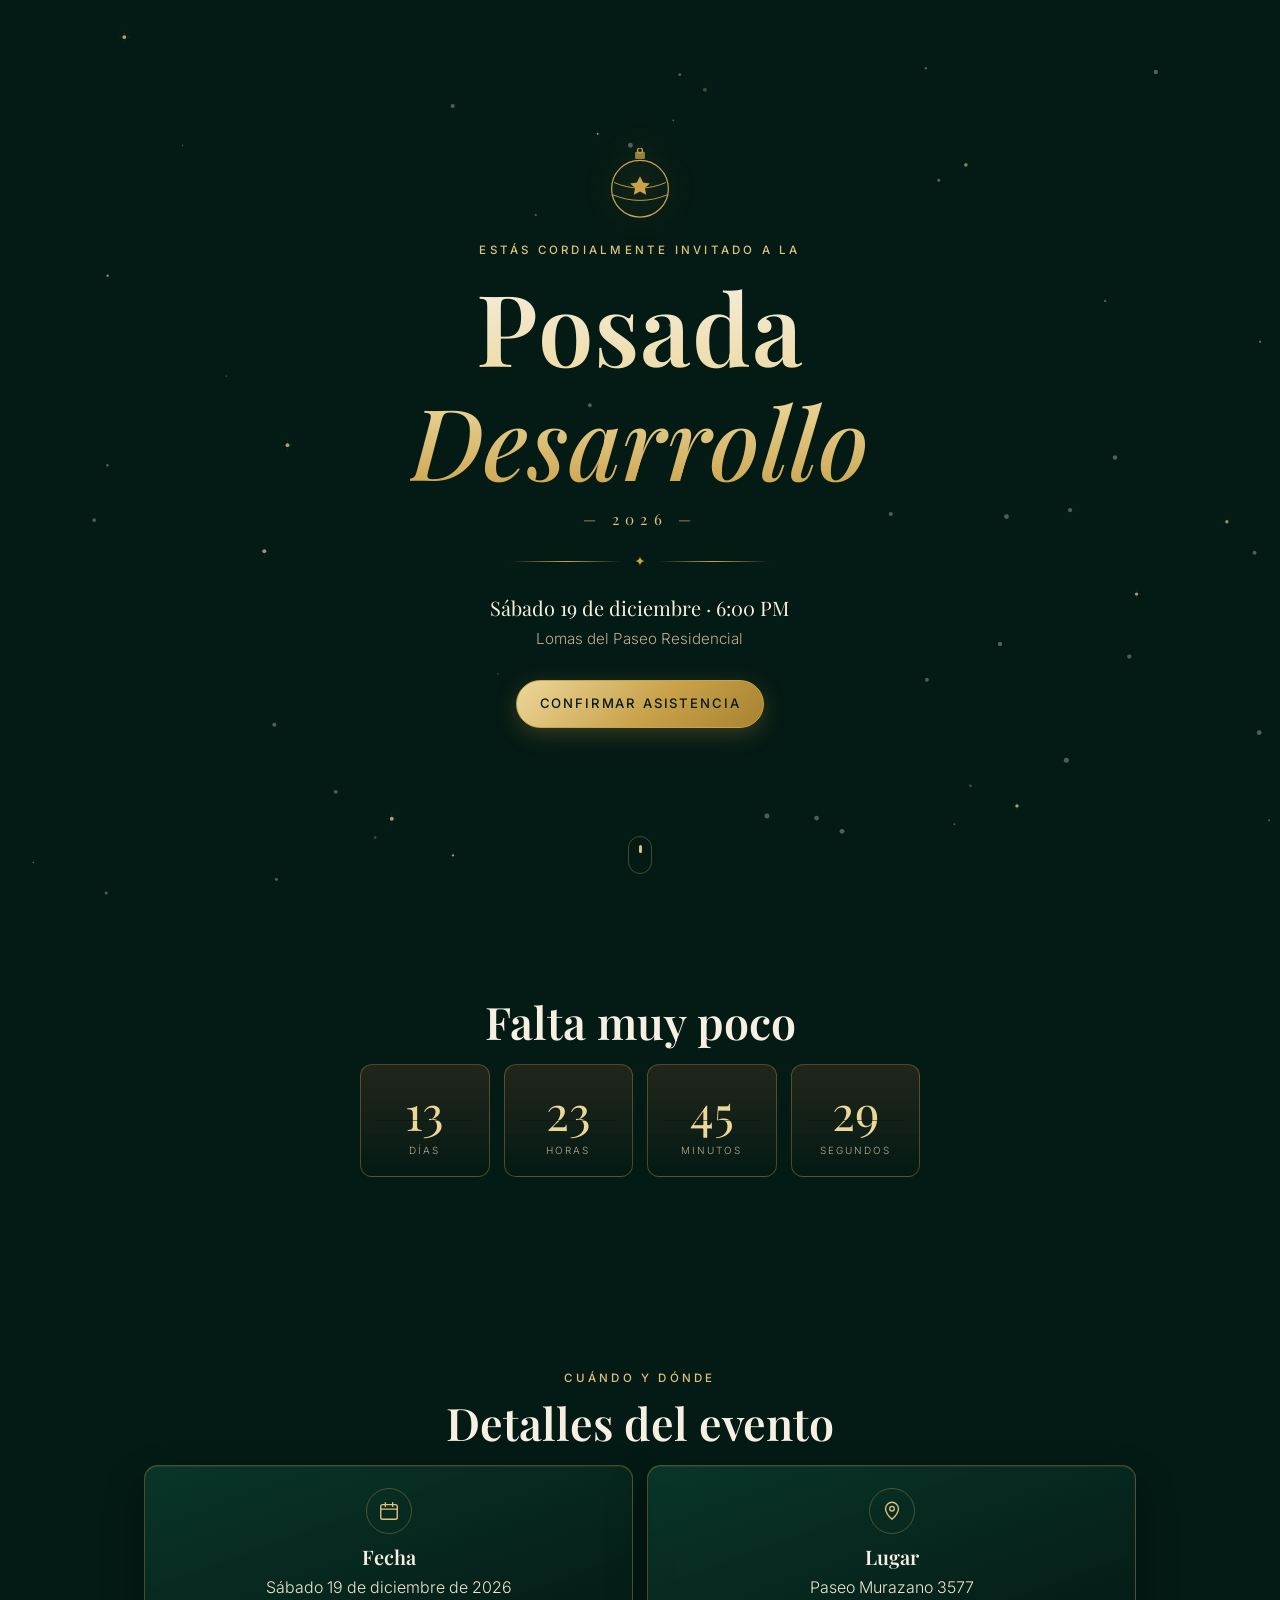
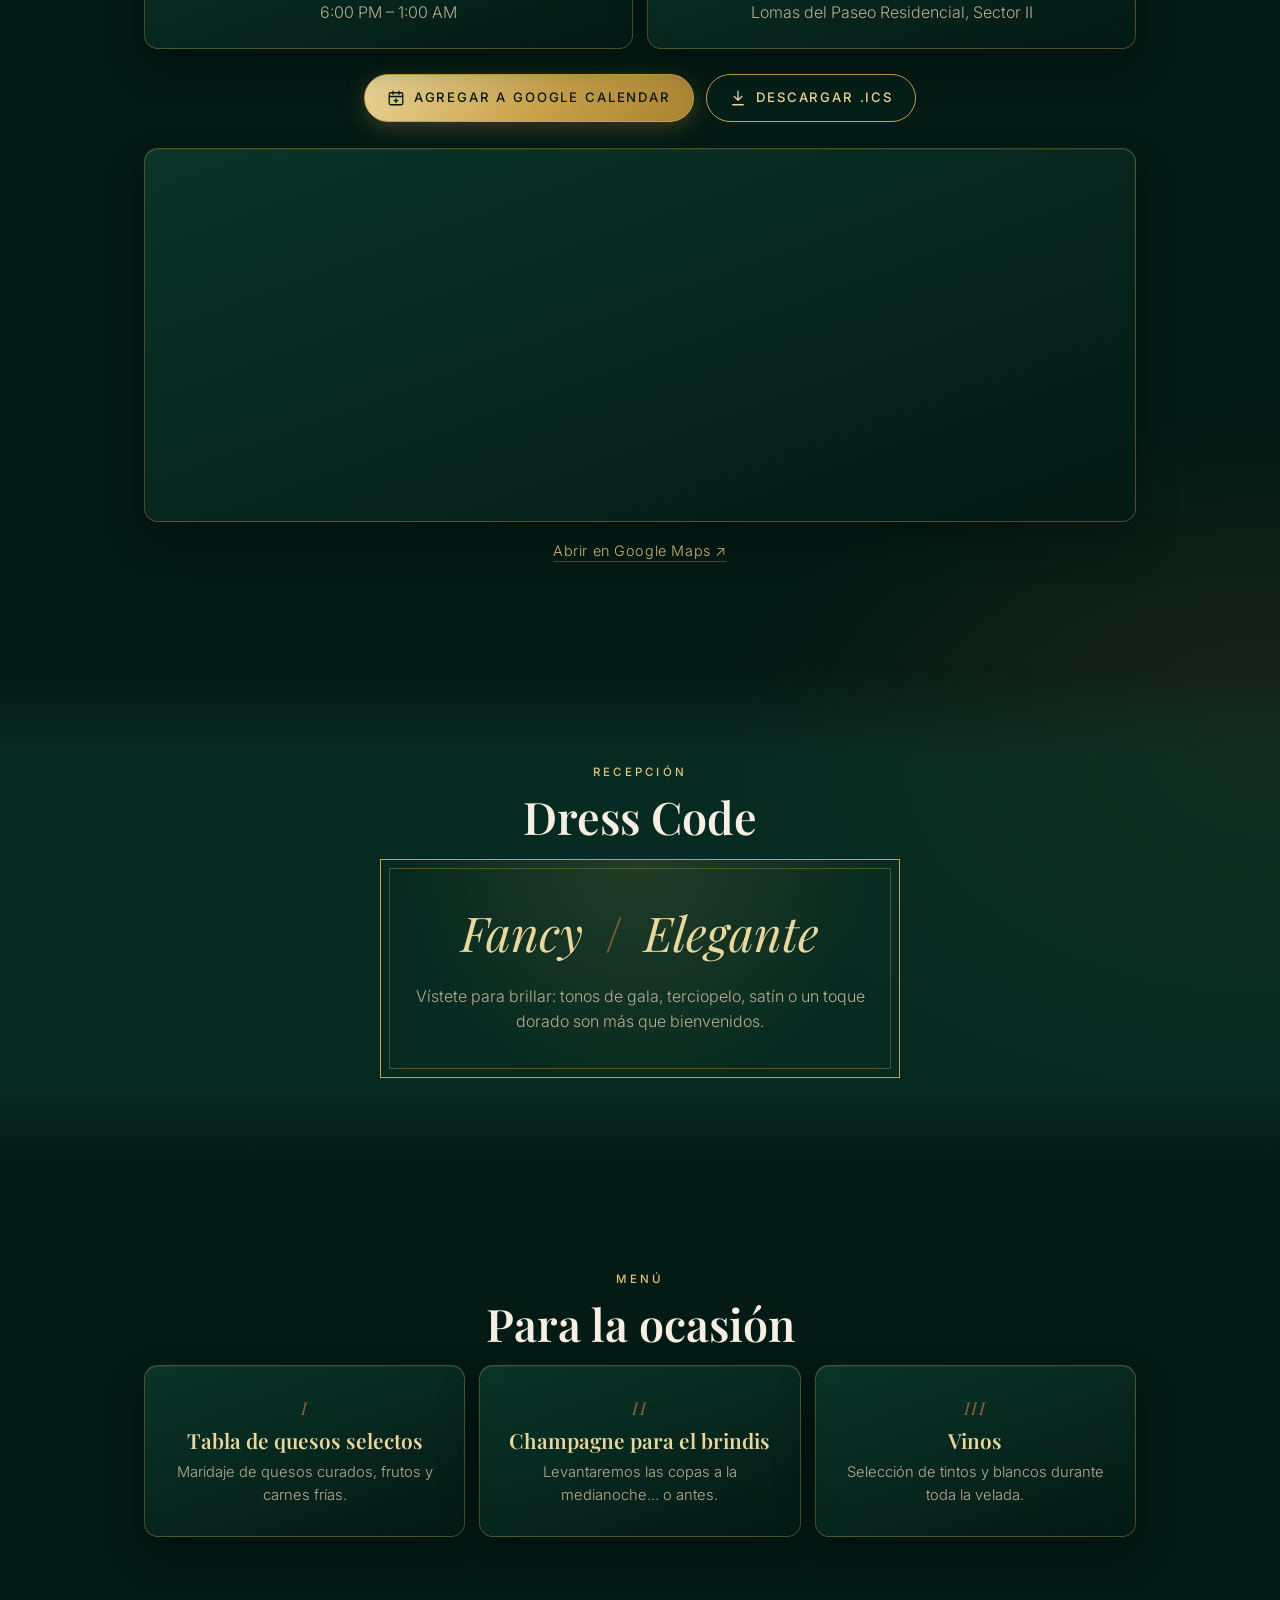
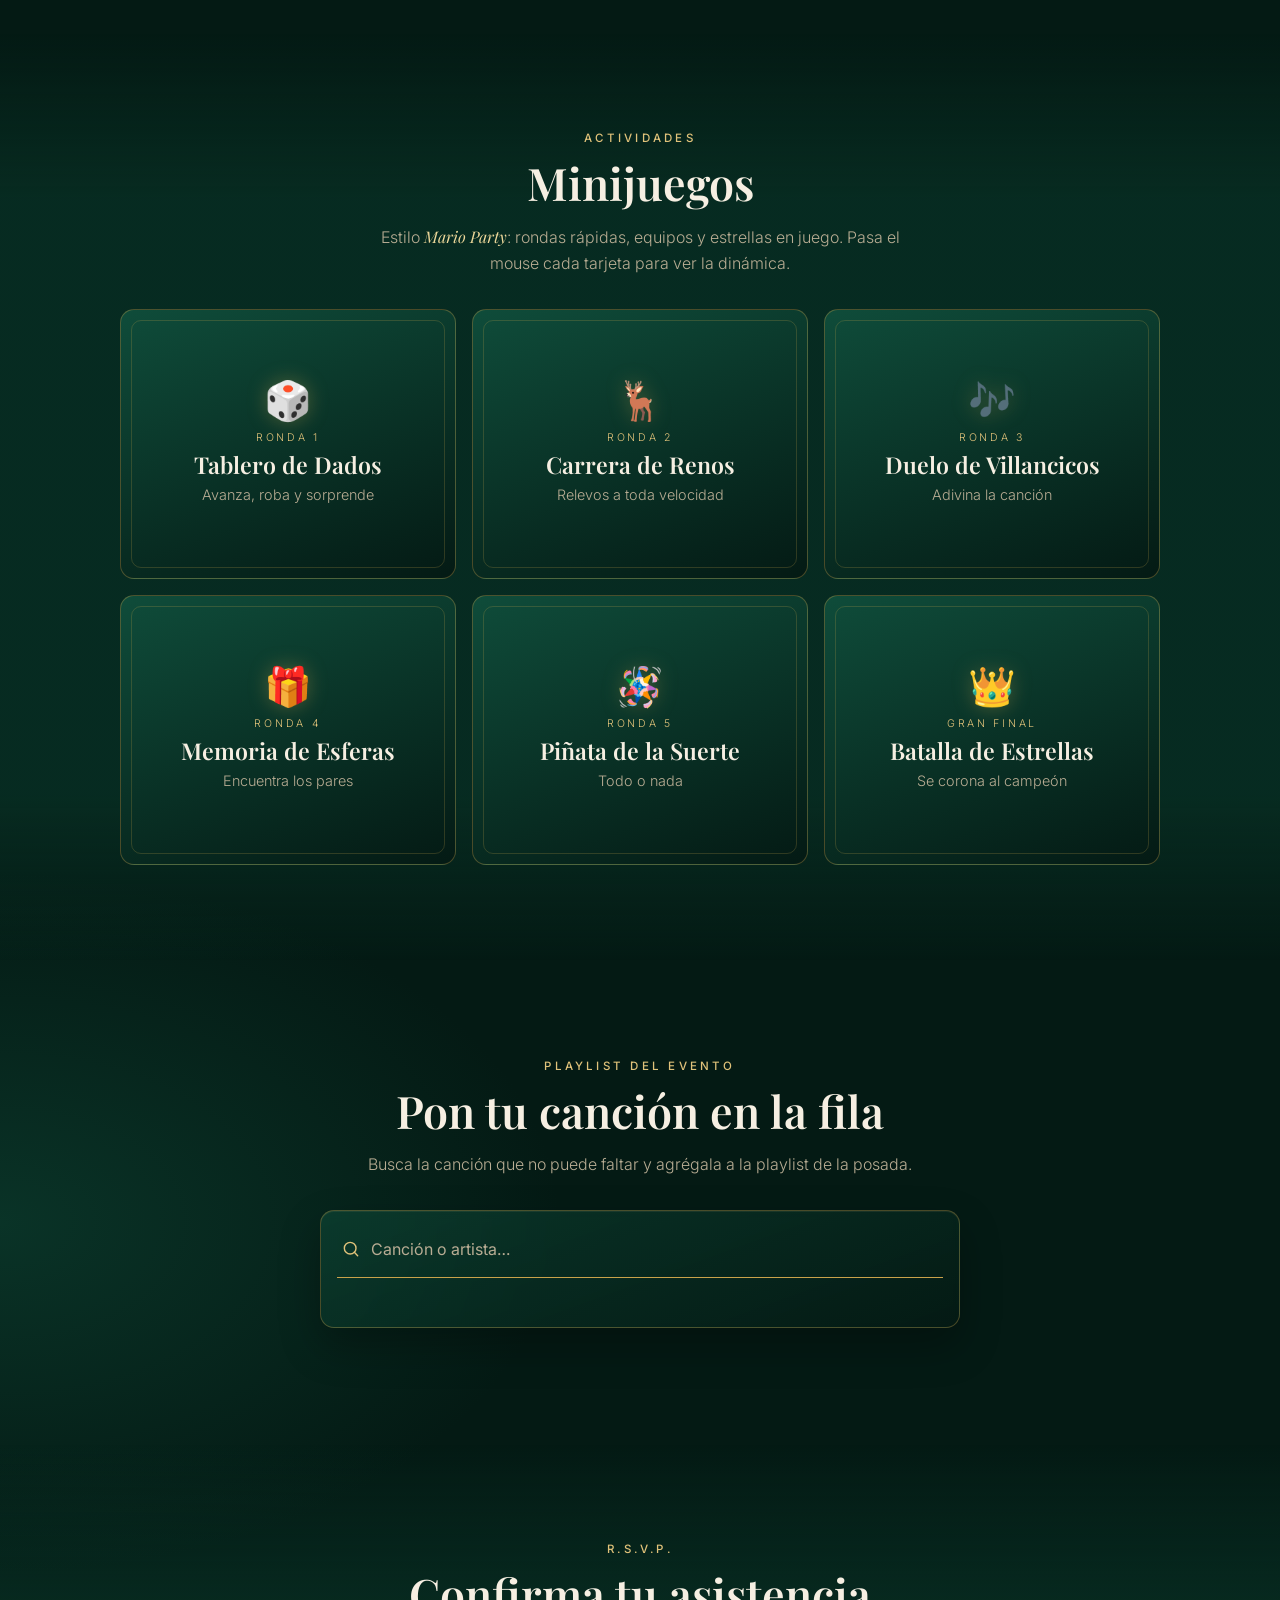
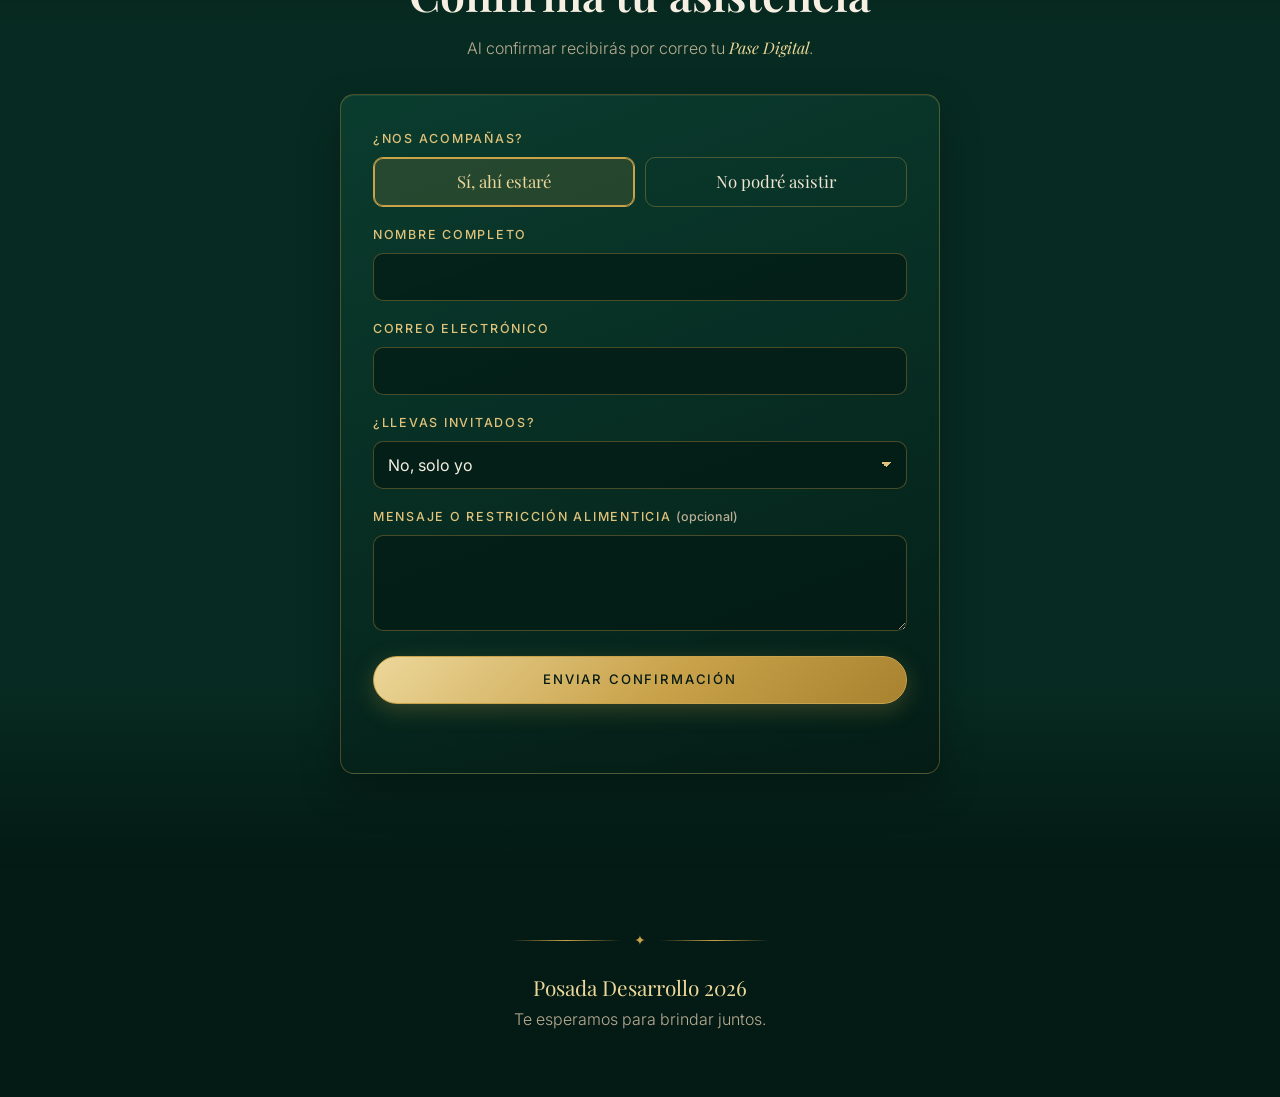
==== commit d1c68e42: "grande claude te amo" ====
--- a/index.html
+++ b/index.html
@@ -6,7 +6,7 @@
   <meta name="robots" content="noindex, nofollow, noarchive">
   <meta name="googlebot" content="noindex, nofollow">
   <title>Posada Desarrollo 2026</title>
-  <meta name="description" content="Invitación privada a la Posada Navideña 2026.">
+  <meta name="description" content="Invitación privada a la Posada Desarrollo 2026.">
   <meta name="theme-color" content="#06261d">
   <link rel="icon" href="data:image/svg+xml,%3Csvg xmlns='http://www.w3.org/2000/svg' viewBox='0 0 64 64'%3E%3Ccircle cx='32' cy='36' r='22' fill='%23c9a24a'/%3E%3Crect x='26' y='8' width='12' height='8' rx='2' fill='%238c6239'/%3E%3C/svg%3E">
   <link rel="preconnect" href="https://fonts.googleapis.com">
@@ -28,7 +28,7 @@
         <path d="M60 46l5 10 11 1.5-8 7.5 2 11-10-5.5-10 5.5 2-11-8-7.5 11-1.5z" fill="currentColor"/>
       </svg>
       <p class="eyebrow">Estás cordialmente invitado a la</p>
-      <h1 class="hero__title">Posada<br><em>Navideña</em></h1>
+      <h1 class="hero__title">Posada<br><em>Desarrollo</em></h1>
       <p class="hero__year">— 2026 —</p>
       <div class="divider" aria-hidden="true"><span></span><i>✦</i><span></span></div>
       <p class="hero__date">Sábado 19 de diciembre · 6:00 PM</p>
@@ -80,7 +80,7 @@
           <svg viewBox="0 0 24 24" aria-hidden="true"><rect x="3" y="5" width="18" height="16" rx="2"/><path d="M3 10h18M8 3v4M16 3v4M12 13v5M9.5 15.5h5"/></svg>
           Agregar a Google Calendar
         </a>
-        <a class="btn btn--outline" href="posada.ics" download="Posada-Navidena-2026.ics">
+        <a class="btn btn--outline" href="posada.ics" download="Posada-Desarrollo-2026.ics">
           <svg viewBox="0 0 24 24" aria-hidden="true"><path d="M12 3v12M7 10l5 5 5-5M5 21h14"/></svg>
           Descargar .ics
         </a>
@@ -221,7 +221,7 @@
 
   <footer class="footer">
     <div class="divider" aria-hidden="true"><span></span><i>✦</i><span></span></div>
-    <p class="footer__title">Posada Navideña 2026</p>
+    <p class="footer__title">Posada Desarrollo 2026</p>
     <p class="muted">Te esperamos para brindar juntos.</p>
   </footer>
 
--- a/assets/css/styles.css
+++ b/assets/css/styles.css
@@ -1,5 +1,5 @@
 /* =========================================================
-   Posada Navideña 2026 — estilos (mobile-first)
+   Posada Desarrollo 2026 — estilos (mobile-first)
    Paleta: esmeralda profundo · dorado · café/bronce
    ========================================================= */
 :root {
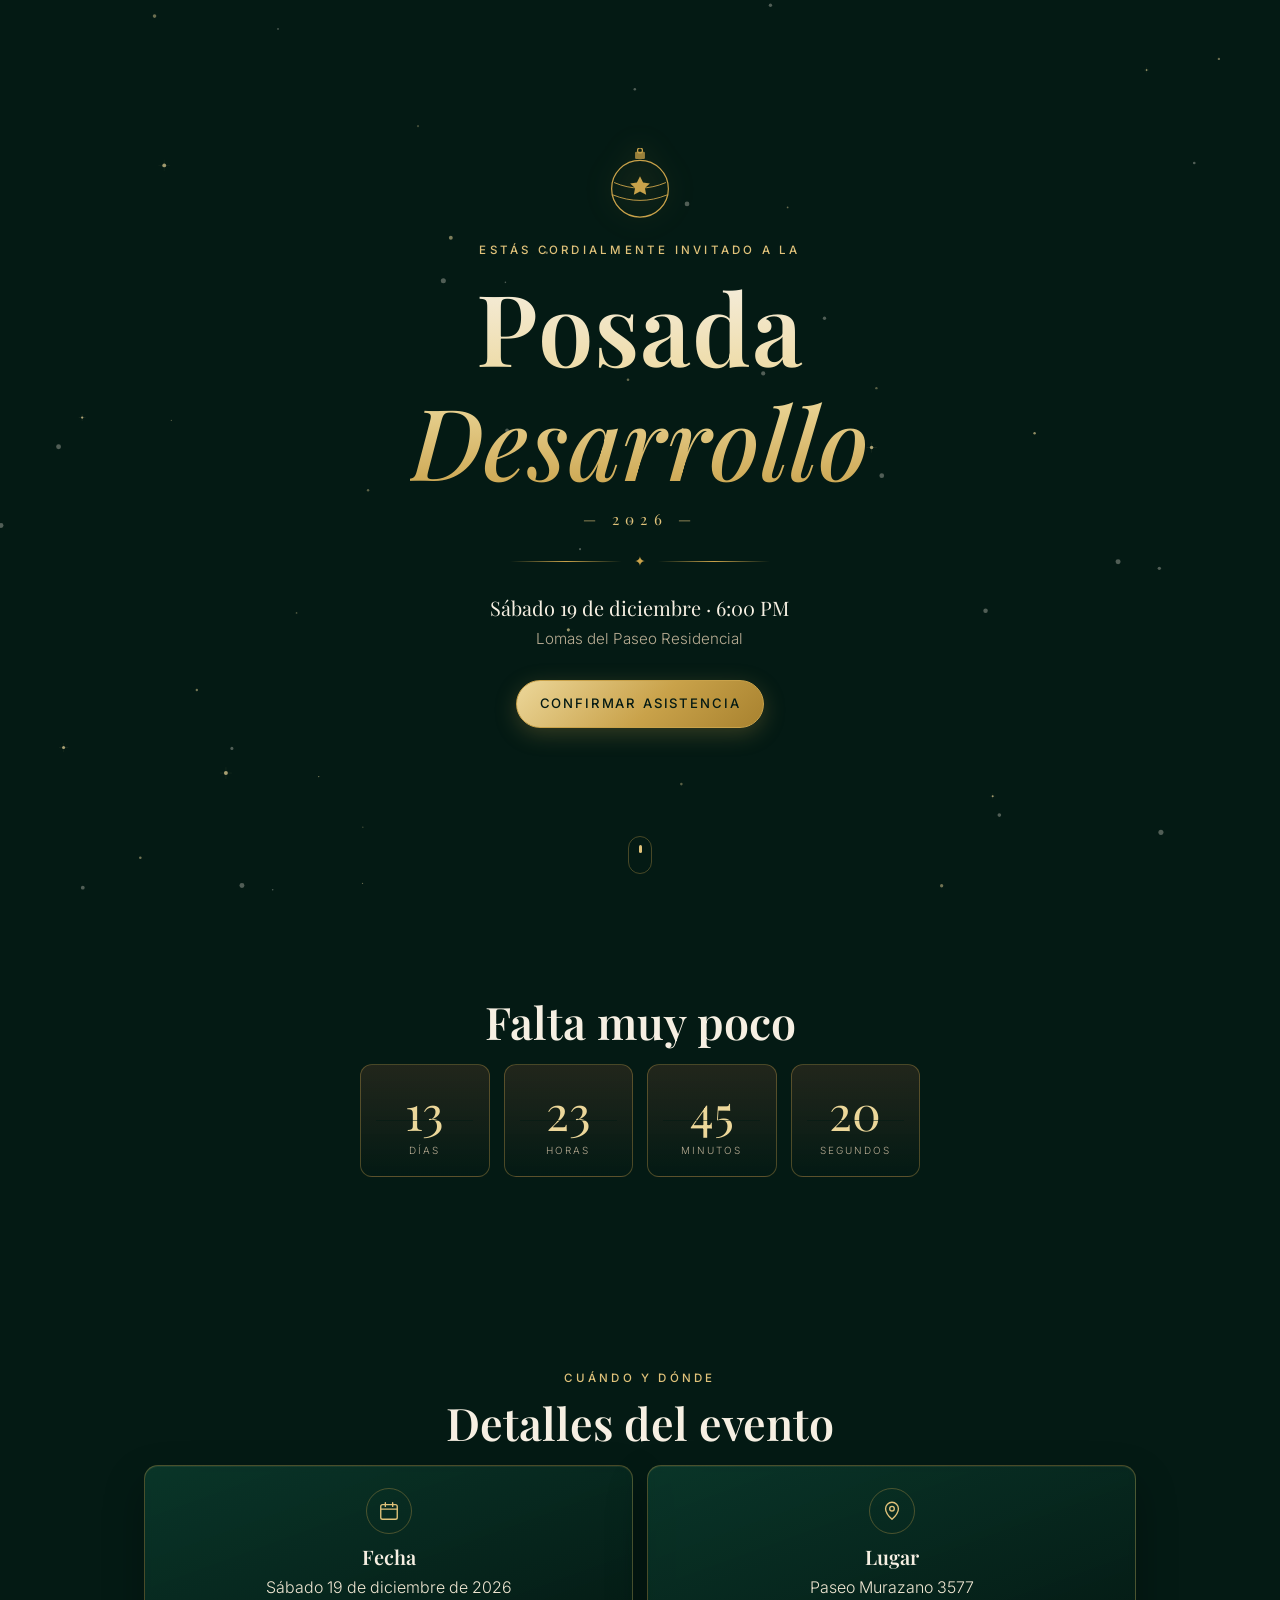
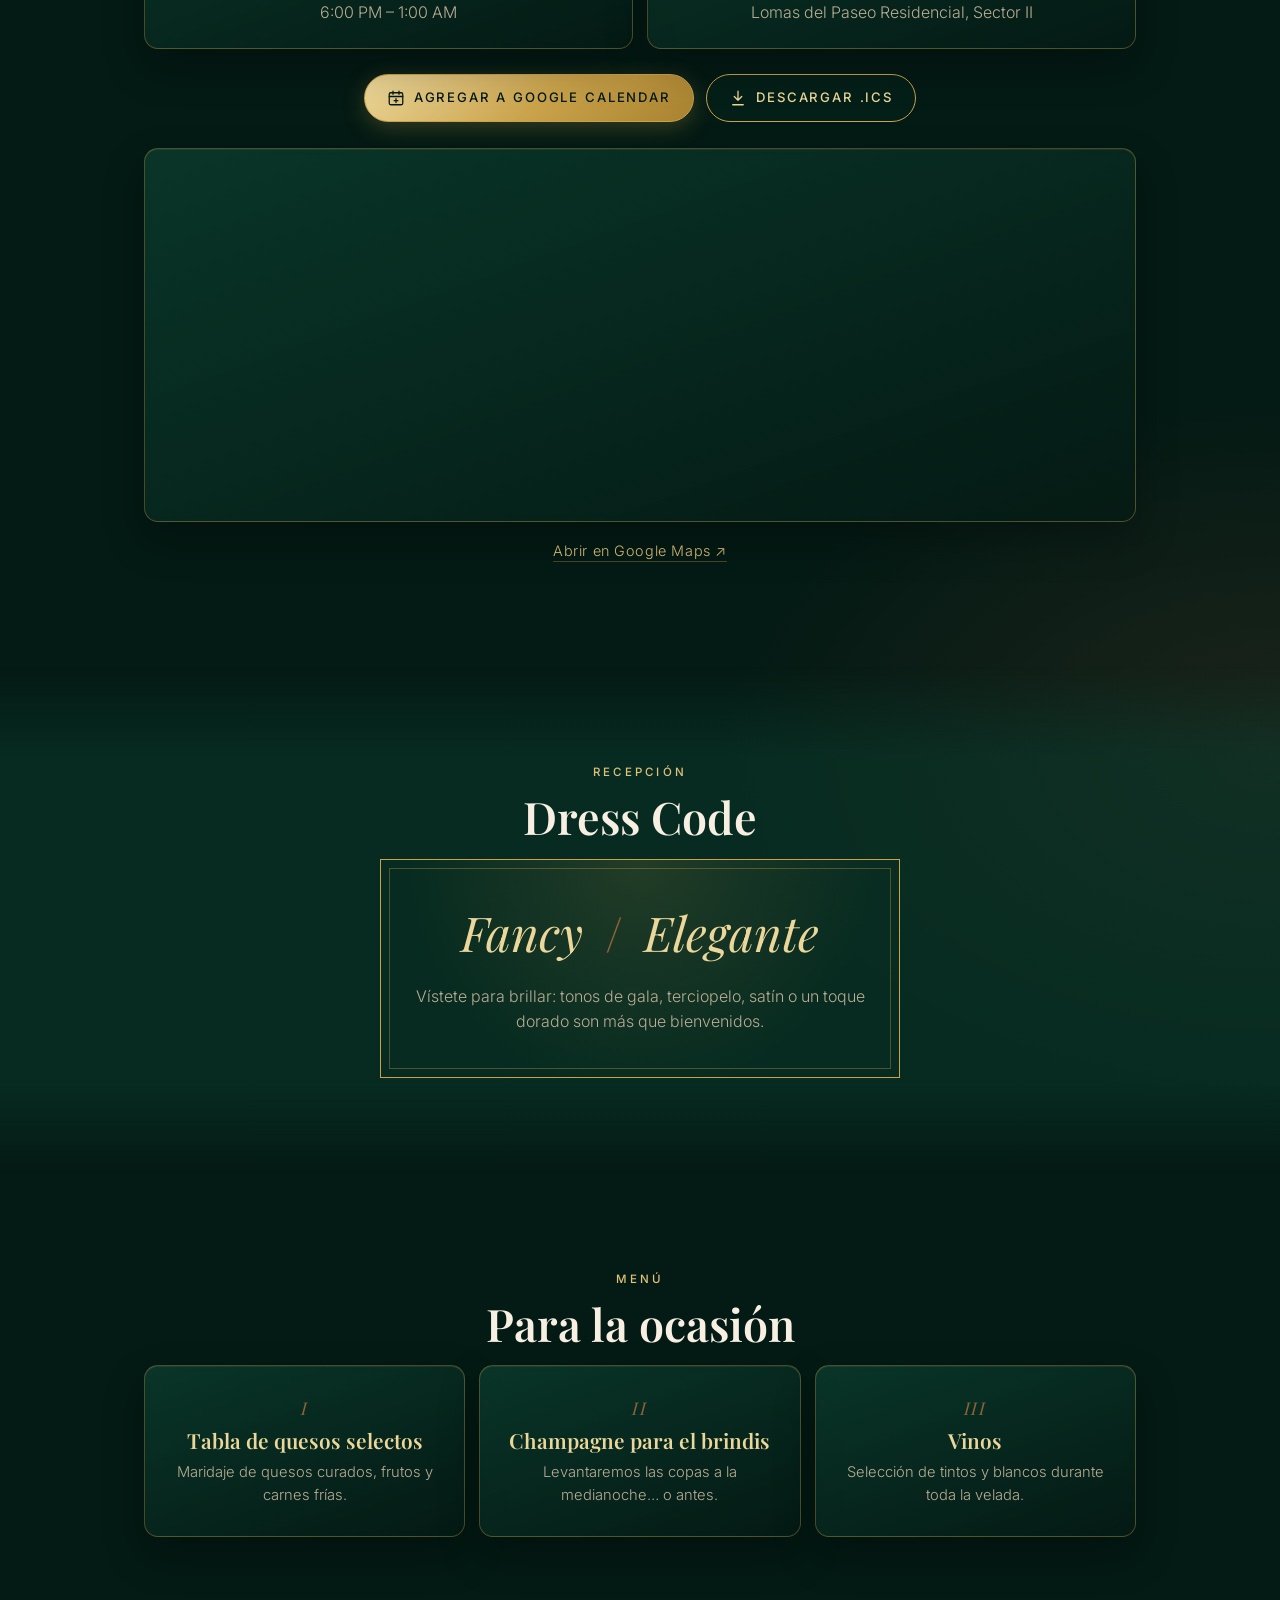
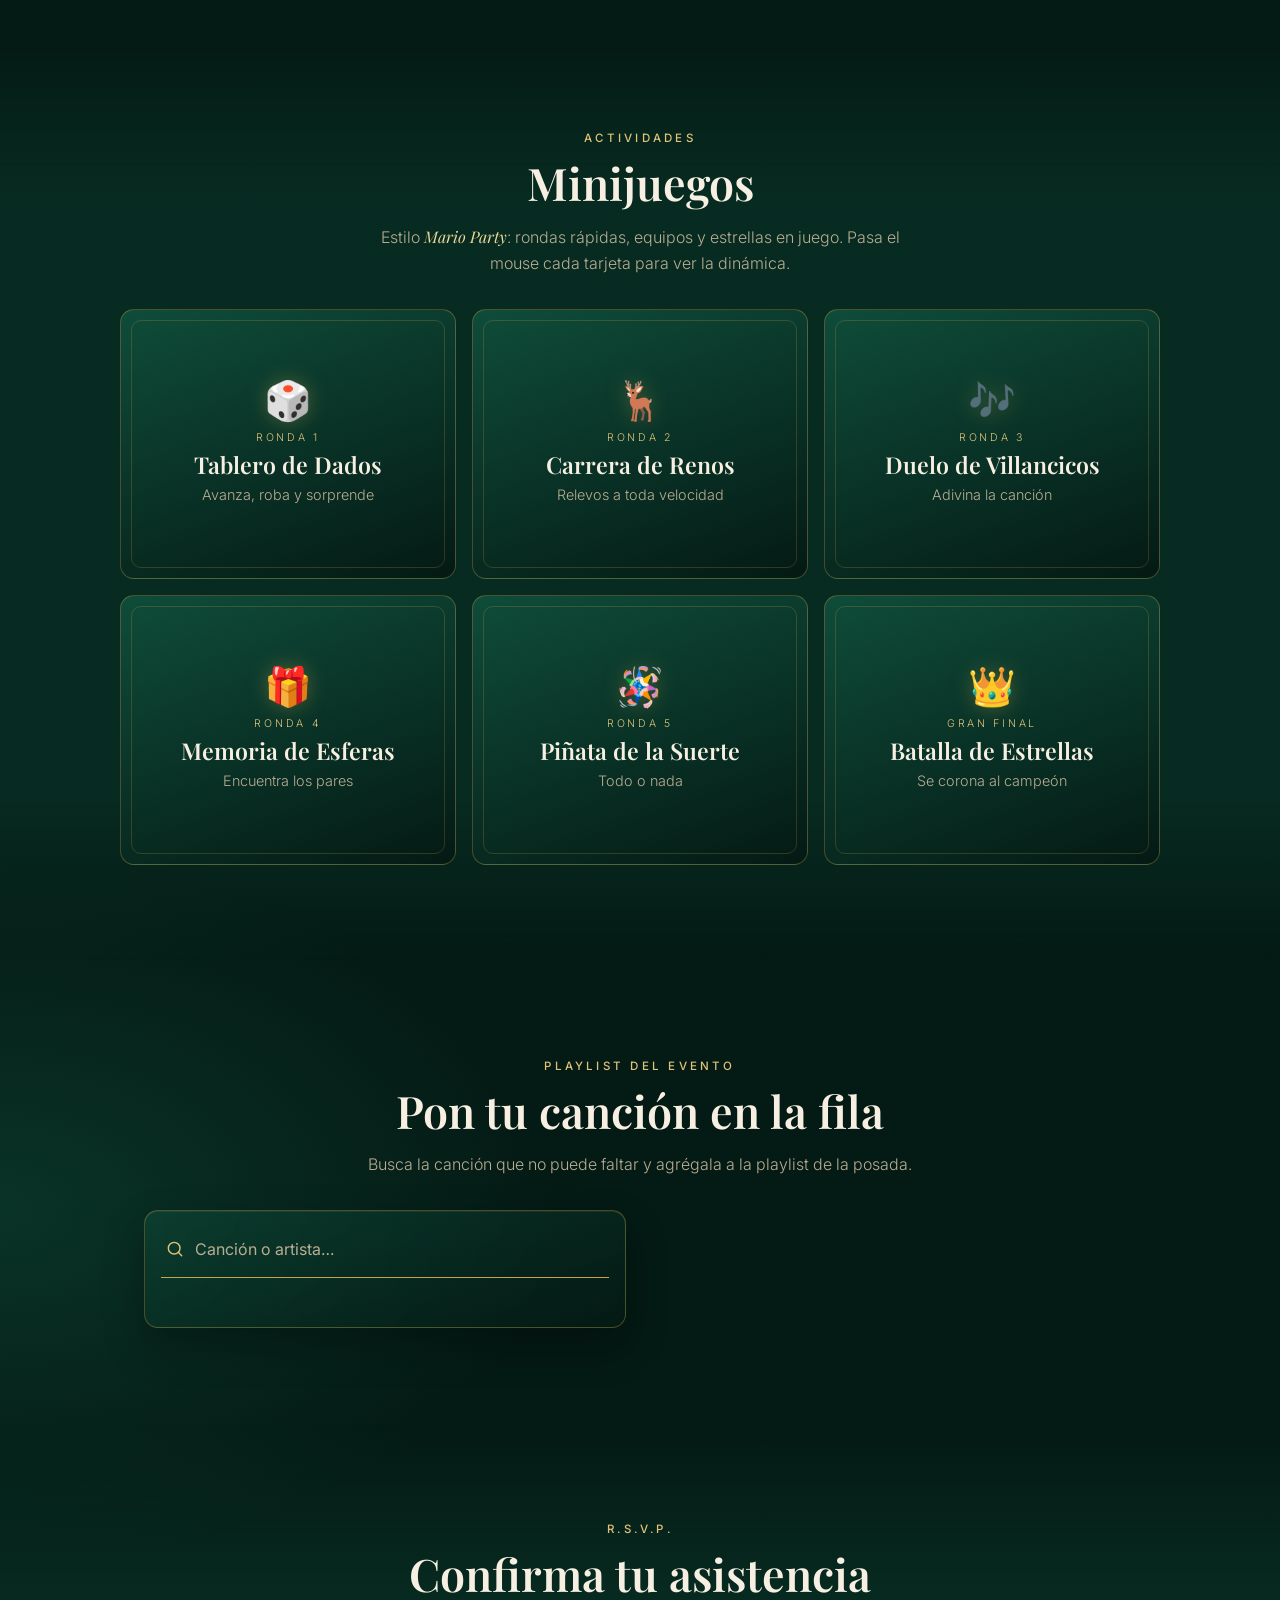
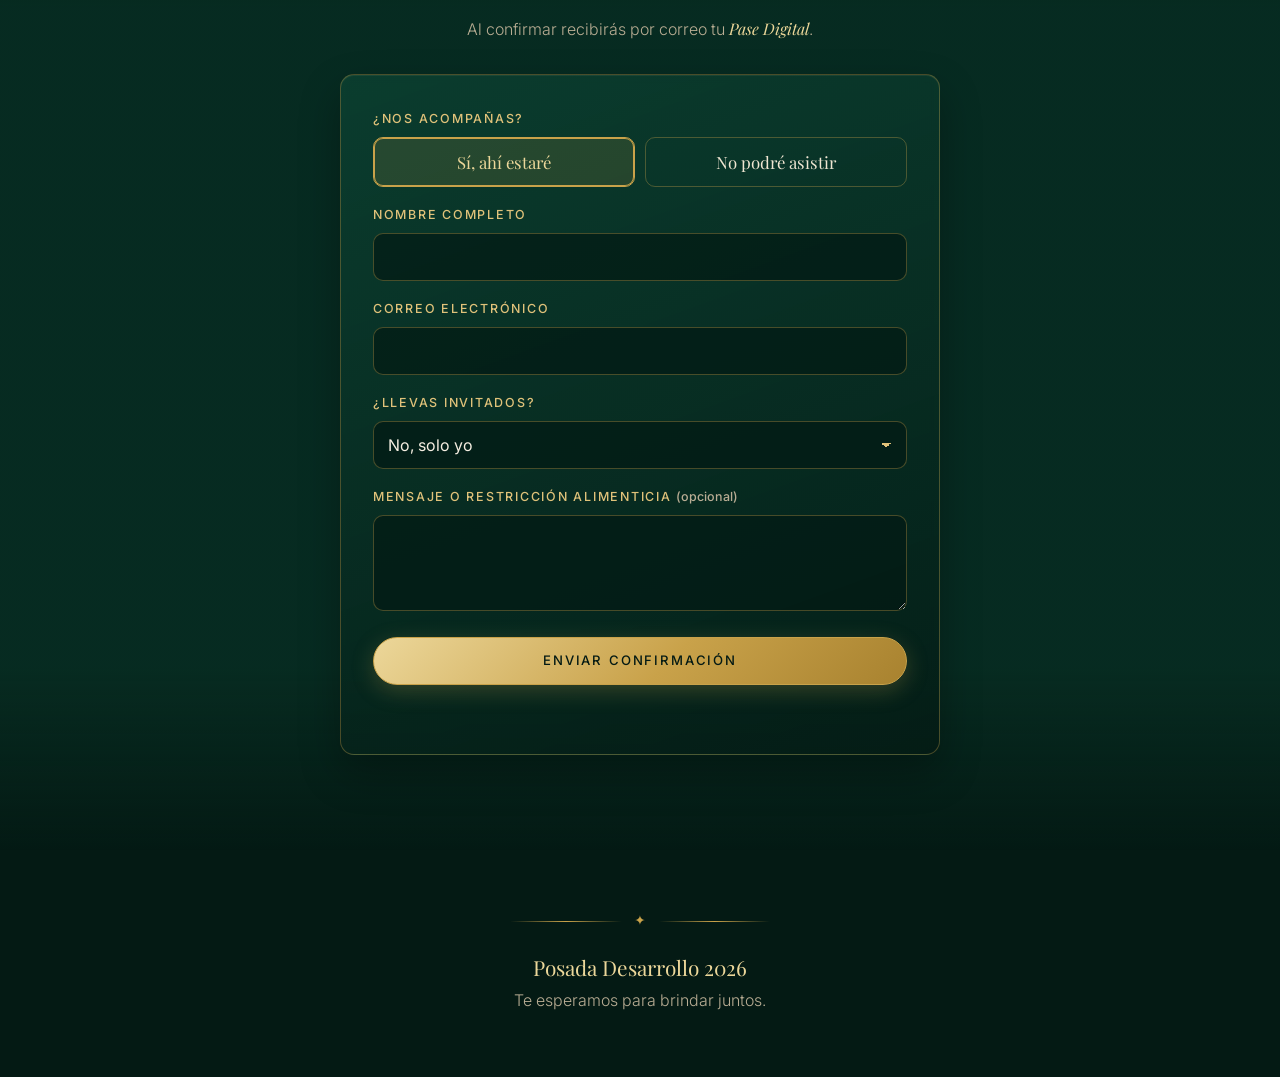
==== commit ac32549c: "cambios de la playlist de spotify" ====
--- a/index.html
+++ b/index.html
@@ -147,6 +147,7 @@
       <h2 class="section__title" id="t-musica">Pon tu canción en la fila</h2>
       <p class="section__lead">Busca la canción que no puede faltar y agrégala a la playlist de la posada.</p>
 
+      <div class="music">
       <form class="songs card" id="song-form" autocomplete="off" role="search">
         <label class="sr-only" for="song-q">Buscar canción o artista</label>
         <div class="songs__bar">
@@ -161,7 +162,29 @@
         <p class="songs__status" id="song-status" role="status" aria-live="polite"></p>
         <ul class="songs__list" id="song-results"></ul>
       </form>
-      <p class="center"><a class="link" id="playlist-link" href="#" target="_blank" rel="noopener" hidden>Escuchar la playlist en Spotify ↗</a></p>
+
+      <!-- Reproductor estilo Spotify: se llena desde la Edge Function (action: "list") -->
+      <div class="spx" id="spx" hidden>
+        <div class="spx__head">
+          <img class="spx__cover" id="spx-cover" alt="" width="96" height="96">
+          <div class="spx__meta">
+            <h3 class="spx__title" id="spx-title">Playlist</h3>
+            <p class="spx__owner" id="spx-owner"></p>
+            <p class="spx__count"><span class="spx__live" aria-hidden="true"></span><span id="spx-count"></span></p>
+          </div>
+          <a class="spx__logo" id="spx-logo" href="#" target="_blank" rel="noopener" aria-label="Abrir en Spotify">
+            <svg viewBox="0 0 24 24" aria-hidden="true"><path d="M12 1a11 11 0 1 0 0 22 11 11 0 0 0 0-22zm5.05 15.87a.69.69 0 0 1-.94.23c-2.58-1.58-5.83-1.93-9.66-1.06a.69.69 0 1 1-.3-1.34c4.19-.96 7.79-.55 10.67 1.22.33.2.43.63.23.95zm1.35-3a.86.86 0 0 1-1.18.28c-2.95-1.81-7.45-2.34-10.94-1.28a.86.86 0 1 1-.5-1.65c3.99-1.21 8.95-.62 12.34 1.46.4.25.53.78.28 1.19zm.12-3.12C14.98 8.65 9.13 8.46 5.75 9.48a1.03 1.03 0 1 1-.6-1.97c3.88-1.18 10.34-.95 14.41 1.46a1.03 1.03 0 1 1-1.04 1.78z"/></svg>
+          </a>
+        </div>
+        <div class="spx__bar">
+          <a class="spx__open" id="spx-open" href="#" target="_blank" rel="noopener">Abrir en Spotify</a>
+          <a class="spx__play" id="spx-play" href="#" target="_blank" rel="noopener" aria-label="Escuchar la playlist en Spotify">
+            <svg viewBox="0 0 24 24" aria-hidden="true"><path d="M8 5.5v13a.6.6 0 0 0 .9.5l10.4-6.5a.6.6 0 0 0 0-1L8.9 5a.6.6 0 0 0-.9.5z"/></svg>
+          </a>
+        </div>
+        <ol class="spx__list" id="spx-list" aria-label="Canciones en la playlist"></ol>
+      </div>
+      </div>
     </section>
 
     <!-- ============ RSVP ============ -->
--- a/assets/css/styles.css
+++ b/assets/css/styles.css
@@ -300,3 +300,66 @@
   #particulas { display: none; }
   .scroll-hint span { animation: none; opacity: 1; }
 }
+
+/* ---------- Música: buscador (izq.) + playlist (der.) ---------- */
+.music { display: grid; gap: 18px; max-width: 640px; margin: 0 auto; }
+.music .songs { margin: 0; max-width: none; }
+@media (min-width: 900px) {
+  .music { max-width: none; grid-template-columns: minmax(0, 1fr) minmax(0, 1fr); gap: 28px; align-items: start; }
+  .music .songs { position: sticky; top: 24px; }
+}
+
+/* ---------- Playlist en vivo (estructura tipo reproductor de Spotify, paleta de la invitación) ---------- */
+.spx {
+  overflow: hidden; border-radius: var(--radius); color: var(--text);
+  border: 1px solid var(--line);
+  background-color: var(--emerald-900);
+  background-image:
+    radial-gradient(120% 70% at 0% 0%, rgba(201, 162, 74, .16), transparent 60%),
+    linear-gradient(170deg, var(--emerald-700) 0%, var(--emerald-900) 45%, var(--emerald-950) 100%);
+  box-shadow: 0 18px 40px rgba(0, 0, 0, .3), inset 0 1px 0 rgba(236, 215, 154, .08);
+  font-family: var(--sans);
+}
+.spx__head { display: flex; align-items: flex-start; gap: 14px; padding: 16px 16px 8px; }
+.spx__cover { width: 80px; height: 80px; border-radius: 8px; object-fit: cover; flex: none; background: var(--emerald-800); border: 1px solid var(--line); box-shadow: 0 8px 20px rgba(0, 0, 0, .45); }
+.spx__meta { flex: 1; min-width: 0; padding-top: 2px; }
+.spx__title { font-family: var(--serif); font-weight: 600; font-size: 1.2rem; line-height: 1.2; color: var(--cream); margin: 0 0 3px; overflow: hidden; text-overflow: ellipsis; display: -webkit-box; -webkit-line-clamp: 2; -webkit-box-orient: vertical; }
+.spx__owner { font-size: .82rem; color: var(--gold-400); margin: 0 0 4px; letter-spacing: .03em; white-space: nowrap; overflow: hidden; text-overflow: ellipsis; }
+.spx__count { font-size: .75rem; color: var(--muted); margin: 0; display: flex; align-items: center; gap: 6px; }
+.spx__live { width: 7px; height: 7px; border-radius: 50%; background: var(--gold-400); animation: spxPulse 2.4s ease-out infinite; }
+@keyframes spxPulse { 0% { box-shadow: 0 0 0 0 rgba(224, 194, 122, .6); } 70%, 100% { box-shadow: 0 0 0 7px rgba(224, 194, 122, 0); } }
+.spx__logo { flex: none; width: 24px; height: 24px; color: var(--gold-400); opacity: .85; transition: opacity .2s; }
+.spx__logo svg { width: 100%; height: 100%; fill: currentColor; }
+.spx__logo:hover { opacity: 1; }
+.spx__bar { display: flex; align-items: center; justify-content: space-between; gap: 12px; padding: 4px 16px 12px; border-bottom: 1px solid rgba(201, 162, 74, .18); }
+.spx__open { font-size: .7rem; font-weight: 500; letter-spacing: .14em; text-transform: uppercase; color: var(--gold-300); text-decoration: none; border: 1px solid var(--gold-500); border-radius: 999px; padding: 7px 14px; transition: background-color .2s, color .2s; }
+.spx__open:hover { background: var(--gold-500); color: var(--emerald-950); }
+.spx__play { width: 46px; height: 46px; border-radius: 50%; display: grid; place-items: center; flex: none; background: linear-gradient(135deg, var(--gold-300), var(--gold-500) 55%, var(--gold-600)); box-shadow: 0 6px 18px rgba(201, 162, 74, .3); transition: transform .15s ease; }
+.spx__play svg { width: 20px; height: 20px; fill: var(--emerald-950); margin-left: 2px; }
+.spx__play:hover { transform: scale(1.06); }
+.spx__list { list-style: none; margin: 0; padding: 6px 6px 8px; max-height: 360px; overflow-y: auto; overscroll-behavior: contain; scrollbar-width: thin; scrollbar-color: rgba(201, 162, 74, .45) transparent; }
+.spx__row { border-radius: 8px; }
+.spx__link { display: flex; align-items: center; gap: 12px; padding: 7px 10px; color: inherit; text-decoration: none; border-radius: 8px; transition: background-color .2s; }
+.spx__link:hover, .spx__link:focus-visible { background: rgba(201, 162, 74, .1); }
+.spx__link:focus-visible { outline: 2px solid var(--gold-300); outline-offset: -2px; }
+.spx__num { width: 1.6em; text-align: right; flex: none; font-family: var(--serif); font-style: italic; font-size: .9rem; color: var(--gold-500); font-variant-numeric: tabular-nums; }
+.spx__thumb { width: 40px; height: 40px; border-radius: 4px; object-fit: cover; flex: none; background: var(--emerald-800); }
+.spx__info { flex: 1; min-width: 0; display: flex; flex-direction: column; }
+.spx__name, .spx__artist { white-space: nowrap; overflow: hidden; text-overflow: ellipsis; }
+.spx__name { font-size: .92rem; font-weight: 500; color: var(--cream); }
+.spx__artist { font-size: .8rem; color: var(--muted); }
+.spx__e { display: inline-block; font-size: .6rem; font-weight: 700; line-height: 1; padding: 2px 4px; margin-right: 5px; border-radius: 2px; background: var(--muted); color: var(--emerald-950); vertical-align: 1px; }
+.spx__dur { flex: none; font-size: .8rem; color: var(--muted); font-variant-numeric: tabular-nums; }
+.spx__row.is-new .spx__link { animation: spxNew 2.6s ease-out; }
+.spx__row.is-new .spx__name { color: var(--gold-300); }
+@keyframes spxNew { 0% { background: rgba(201, 162, 74, .32); } 100% { background: transparent; } }
+.spx__empty { padding: 18px 12px; text-align: center; font-size: .9rem; color: var(--muted); }
+@media (min-width: 600px) {
+  .spx__cover { width: 104px; height: 104px; }
+  .spx__head { padding: 20px 20px 8px; gap: 18px; }
+  .spx__bar { padding: 4px 20px 14px; }
+  .spx__title { font-size: 1.45rem; }
+}
+@media (prefers-reduced-motion: reduce) {
+  .spx__live, .spx__row.is-new .spx__link { animation: none; }
+}
